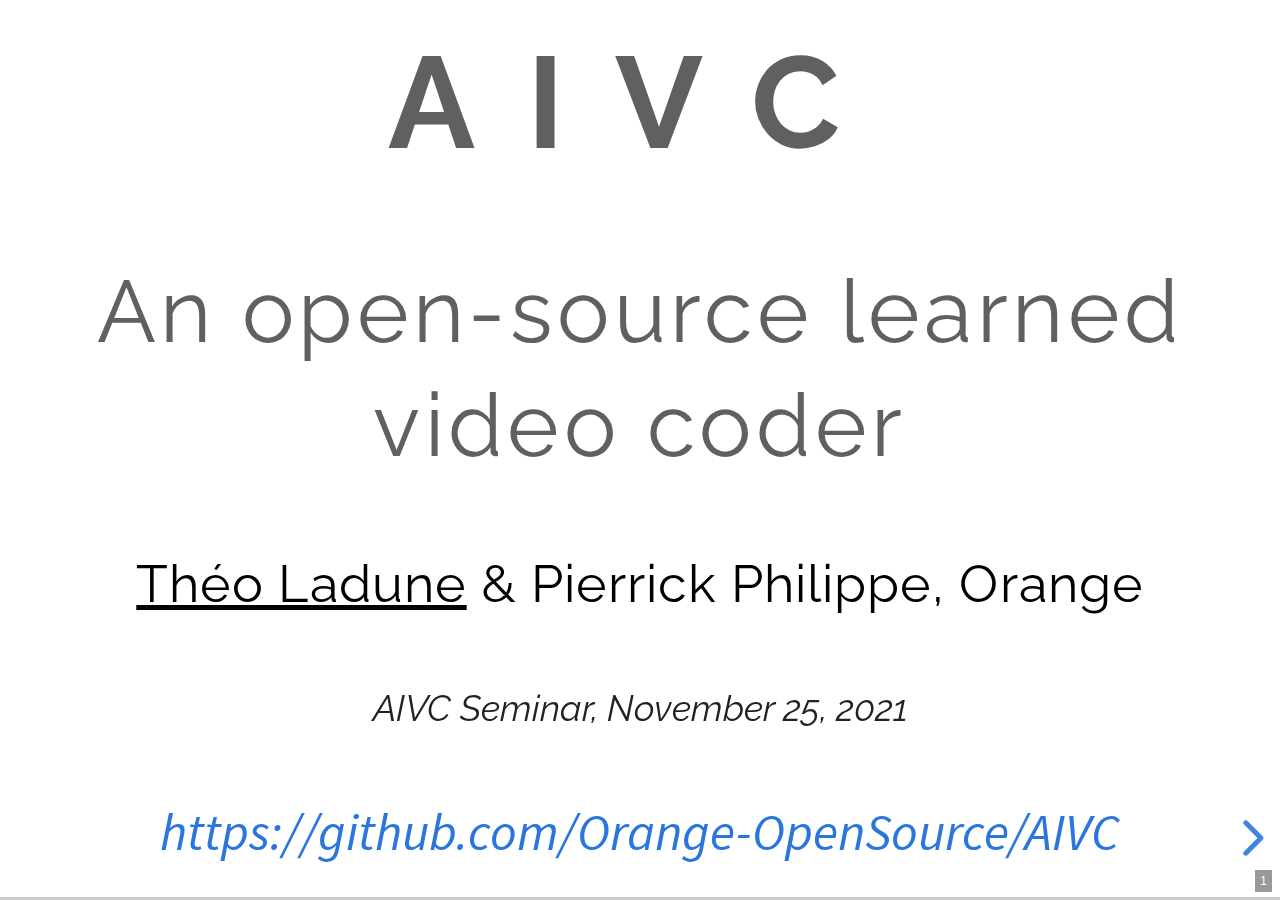
==== index.html @ 85af3a1d "All the scripts" ====
<!doctype html>
<html lang="en">

	<head>
		<meta charset="utf-8">

		<title>AIVC – Artificial Intelligence for Video Coding</title>

		<meta name="description" content="An open-source learned video coder">
		<meta name="author" content="Théo Ladune & Pierrick Philippe">

		<meta name="apple-mobile-web-app-capable" content="yes">
		<meta name="apple-mobile-web-app-status-bar-style" content="black-translucent">

		<meta name="viewport" content="width=device-width, initial-scale=1.0">

		<link rel="stylesheet" href="dist/reset.css">
		<link rel="stylesheet" href="dist/reveal.css">
		<link rel="stylesheet" href="dist/theme/white.css" id="theme">

		<!-- Theme used for syntax highlighting of code -->
		<link rel="stylesheet" href="plugin/highlight/monokai.css">
		
        <!-- Custom style sheet -->
        <link rel="stylesheet" href="css/theo.css">
	</head>

    <body>
        <div class="reveal">
			<div class="slides">

                <section data-auto-animate>
                    <div class="maintitle">
                        AIVC
                    </div>
                    <br/>
                    <div class="subtitle">
                        An open-source learned video coder
                    </div>
                    <br/>
                    <div class="author">
                        <u>Théo Ladune</u> & Pierrick Philippe, Orange
                    </div>
                    <br/>
                    <div class="date">
                        AIVC Seminar, November 25, 2021
                    </div>
                    <br/>
                    <div style="color: blue;">
                        <a href="https://github.com/Orange-OpenSource/AIVC" style="font-style:italic">https://github.com/Orange-OpenSource/AIVC</a>
                    </div>

                </section>

                <section style="text-align: left;" data-auto-animate>
                    <h3> Brief Introduction </h3>
                    <ul>
                        <li>PhD: Design of learned video coding schemes</li>
                        <br/>
                        <li class="fragment fade-up">Our proposed codec
                            <ul>
                                <li>Entirely <span class="ingreen">learning-based</span></li>
                                <li>Perform the usual <span class="inorange">coding configs</span> (AI, LDP, RA)</li>
                                <li>On par with <span class="inred">HEVC</span> (HM) @ various rate targets </li>
                            </ul>
                        </li>
                        <!-- <br/>
                            <li class="fragment fade-up">Experimental framework: CLIC 2021
                                <ul>
                                    <li>100 HD video sequences</li>
                                    <li>Quality measured through the MS-SSIM</li>
                                </ul>
                            </li> -->
                            <br/>
                            <li class="fragment fade-up">Talk in two parts
                            <ul>
                                <li>Codec features from an user's point of view</li>
                                <li>Key elements for compression performance</li>
                            </ul>
                            </li>
                    </ul>
                </section>


                <section class="center" data-auto-animate>
                    <h2>
                        PART 1:<br/>
                        CODEC FEATURES
                    </h2>
                </section>


                <section style="text-align: left;">
                    <h3>Same NNs for all frame types</h3>

                        <section data-transition="none">
                            <div class="left-column">
                                <img src="figures/features/coder_overview-1/I-frame-final.png" height="500px"></img>
                            </div>
                            <div class="right-column">
                                <div class="div-img-center">
                                    <img src="figures/features/coder_overview-1/I.png" class="img-img-center" height="200px" ></img>
                                </div>
                            </div>
                        </section>
                        <section data-transition="none">
                            <div class="left-column">
                                <img src="figures/features/coder_overview-1/P-frame-final.png" height="500px"></img>
                            </div>
                            <div class="right-column">
                                <div class="div-img-center">
                                    <img src="figures/features/coder_overview-1/IP.png" class="img-img-center" height="200px" ></img>
                                </div>
                            </div>
                        </section>
                        <section data-transition="none"> 
                            <div class="left-column">
                                <img src="figures/features/coder_overview-1/B-frame-final.png" height="500px"></img>
                            </div>
                            <div class="right-column">
                                <div class="div-img-center">
                                    <img src="figures/features/coder_overview-1/IPB.png" class="img-img-center" height="200px" ></img>
                                </div>
                            </div>
                        </section>

                        <section>
                            <br/>
                            <br/>
                            <ul>
                                <li><span class="ingreen">Identical</span> neural networks for I, P and B frames</li>
                                <br/>
                                <li>Frames arranged <span class="inorange">as desired</span> to set: </li>
                                <ul>
                                    <li>Coding configuration (AI, LDP, RA)</li>
                                    <li>Intra frame period</li>
                                    <li>GOP size</li>
                                </ul>
                            </ul>
                        </section>
                    </section>

                    <section data-auto-animate>
                        <h3>Setting the coding configuration</h3>
                        <section data-transition="none">
                            <pre><code data-trim data-noescape data-line-numbers="1-7|1-4|5-7">
                                python aivc.py \
                                    -i raw.yuv \                 # Raw YUV video
                                    --bitstream_out bit.bin \    # Bitstream
                                    -o decoded.yuv \             # Decoded YUV video
                                    --coding_config RA \         # AI, LDP or RA
                                    --intra_period 16 \          # For RA or LDP
                                    --gop_size 16                # For RA only
                            </code></pre>

                            <img src="figures/features/all_frames_types/RA-gop16-IP16.png" width="1000px"></img>
                          </section>                          


                        <section data-transition="none">
                            <pre><code data-trim data-noescape data-line-numbers="7">
                                python aivc.py \
                                    -i raw.yuv \                 # Raw YUV video
                                    --bitstream_out bit.bin \    # Bitstream
                                    -o decoded.yuv \             # Decoded YUV video
                                    --coding_config RA \         # AI, LDP or RA
                                    --intra_period 16 \          # For RA or LDP
                                    --gop_size 8                 # For RA only
                            </code></pre>

                            <img src="figures/features/all_frames_types/RA-gop8-IP16.png" width="1000px"></img>
                          </section>                          

                          <section data-transition="none">
                            <pre><code data-trim data-noescape data-line-numbers="6">
                                python aivc.py \
                                    -i raw.yuv \                 # Raw YUV video
                                    --bitstream_out bit.bin \    # Bitstream
                                    -o decoded.yuv \             # Decoded YUV video
                                    --coding_config RA \         # AI, LDP or RA
                                    --intra_period 8 \           # For RA or LDP
                                    --gop_size 8                 # For RA only
                            </code></pre>

                            <img src="figures/features/all_frames_types/RA-gop8-IP8.png" width="1000px"></img>
                          </section>                          

                          <section data-transition="none">
                            <pre><code data-trim data-noescape data-line-numbers="5">
                                python aivc.py \
                                    -i raw.yuv \                 # Raw YUV video
                                    --bitstream_out bit.bin \    # Bitstream
                                    -o decoded.yuv \             # Decoded YUV video
                                    --coding_config LDP \        # AI, LDP or RA
                                    --intra_period 8             # For RA or LDP
                                    # --gop_size 8               # For RA only
                            </code></pre>

                            <img src="figures/features/all_frames_types/LDP-IP8.png" width="1000px"></img>
                          </section>     

                          <!-- <section data-transition="none">
                            <pre><code data-trim data-noescape data-line-numbers="6">
                                python aivc.py \
                                    -i raw.yuv \                 # Raw YUV video
                                    --bitstream_out bit.bin \    # Bitstream
                                    -o decoded.yuv \             # Decoded YUV video
                                    --coding_config LDP \        # AI, LDP or RA
                                    --intra_period 16            # For RA or LDP
                                    # --gop_size 8               # For RA only
                            </code></pre>

                            <img src="figures/features/all_frames_types/LDP-IP16.png" width="1000px"></img>
                          </section>      -->

                          <section data-transition="none">
                            <pre><code data-trim data-noescape data-line-numbers="5">
                                python aivc.py \
                                    -i raw.yuv \                 # Raw YUV video
                                    --bitstream_out bit.bin \    # Bitstream
                                    -o decoded.yuv \             # Decoded YUV video
                                    --coding_config AI \         # AI, LDP or RA
                                    # --intra_period 8           # For RA or LDP
                                    # --gop_size 8               # For RA only
                            </code></pre>

                            <img src="figures/features/all_frames_types/AI.png" width="1000px"></img>
                          </section>     
                </section>

                <section data-auto-animate style="text-align: left;">
                    <h3>Setting the rate target</h3>

                    <ul>
                        <li>One encoder-decoder pair for a single rate</li>
                        <ul>
                            <li class="fragment fade-up"><span class="ingreen">7 encoder-decoder</span> pairs, rates up to a <span class="inred">a few Mbit/s</span></li>
                            <li class="fragment fade-up"> Identical architecture </li>
                            <li class="fragment fade-up">Different param $\boldsymbol{\theta}_i$ learnt through the rate constraint $\lambda_i$
                                \[\begin{equation}
                                \boldsymbol{\theta}_i = \mathrm{arg min}\ D + \lambda_i R
                                \end{equation} \]
                            </li>
            
                        </ul> 
                    </ul>

                    <pre class="fragment fade-up"><code data-trim data-noescape data-line-numbers="8">
                            python aivc.py \
                                -i raw.yuv \                 # Raw YUV video
                                --bitstream_out bit.bin \    # Bitstream
                                -o decoded.yuv \             # Decoded YUV video  
                                --coding_config RA \         # AI, LDP or RA
                                --intra_period 16 \          # For RA or LDP
                                --gop_size 16 \              # For RA only
                                --model ms_ssim-2021cc-2     # Select model
                    </code></pre>
                </section>

                <section data-auto-animate>
                    <h3>Competitive performance</h3>

                    <section>
                        <img src="figures/features/performance/rd_performance.pdf" width="760px"></img>
                    </section>

                    <section style="text-align: left;">
                        <ul>
                            <br/>
                            <br/>
                            <li>On par or better than HEVC (HM 16.20)</li>
                            <ul>
                                <li>For all <span class="ingreen">coding configurations </span></li>
                                <li>Across a <span class="inred">wide range</span> of rate targets </li>
                            </ul>
                            <br/>
                            <li class="fragment fade-up"><span class="inorange">Best end-to-end</span> learned codec @ CLIC 21
                                <ul>
                                    <li>Compress HD video sequences @ 1 Mbit/s</li>
                                    <li>Get the highest quality (MS-SSIM) </li>
                                </ul>
    
                            </li>
                        </ul>
    
                    </section>
                </section>


                <!-- PART 2: KEY ELEMENTS FOR CODING PERFORMANCE  -->


                <section class="center">
                    <h2>
                        PART 2:<br/>
                        KEY ELEMENTS FOR CODING PERFORMANCE
                    </h2>
                </section>

                <section data-auto-animate>
                    <h3>System overview</h3>

                    <section data-auto-animate>
                        <img src="figures/key_elements/coder-overview-2/Global_diagram.png" width="1000px"></img>
                    </section>

                    <section data-auto-animate>
                        <img src="figures/key_elements/coder-overview-2/Global_diagram-motion.png" width="650px"></img>
                    </section>

                    <section data-auto-animate>
                        <img src="figures/key_elements/coder-overview-2/Global_diagram-pred.png" width="650px"></img>
                    </section>

                    <section data-auto-animate>
                        <img src="figures/key_elements/coder-overview-2/Global_diagram-exploit.png" width="650px"></img>
                    </section>

                </section>


                <section data-auto-animate style="text-align: left;">
                
                    <h3>System overview</h3>
                    <br/>

                    <ul>
                        <li>Usual auto-encoder based video coder...</li>
                        <ul class="fragment fade-up">
                            <li>Estimate and send motion info</li>
                            <li>Temporal prediction through motion compensation</li>
                            <li>Send correction to the prediction</li>
                        </ul> 
                        <br/>
                        <li class="fragment fade-up">... With a few particularities</li>
                        <ul>
                            <li class="fragment fade-up">Decoder-side <span class="ingreen">inference of motion info</span></li>
                            <li class="fragment fade-up"><span class="inred">Enhanced transmission</span> of the prediction correction</li>
                            <li class="fragment fade-up"><span class="inorange">Skip mode</span>: supplementary coding mode</li>
                        </ul> 


                    </ul>
                </section>

                <section data-auto-animate>
                    <h3>Decoder-side motion inference</h3>

                    <img src="figures/key_elements/decoder-side-motion/motion-all.png" height="260px"></img>

                    <section>
                        <ul>
                            <li class="fragment fade-up">Frame to code and references as inputs</li>
                            <li class="fragment fade-up">Two transforms extract motion info</li>
                            <ul>
                                <li class="fragment fade-up"><span class="inred">Conditioning</span> captures info available at the decoder</li>
                                <li class="fragment fade-up"><span class="ingreen">Analysis</span> sends info missing at the decoder</li>
                            </ul> 
                            <li class="fragment fade-up">Both info are combined through the synthesis</li>
                    </section>

                    <section>
                        <br/>
                        <video data-autoplay loop=true src="videos/key-elements/decoder-side-motion/raw_and_vprev_even_pad.mp4" height=190px style="text-align: center; margin-left: auto; margin-right: auto; display: block;"> </video>
                        
                        <div class="left-column">
                            <div style="margin-left: 150px; font-size: 0.9em;">Frame to code</div>
                        </div>
                        <div class="right-column">
                            <div style="text-align: center; margin-right: 150px; font-size: 0.9em;">Motion info</div>
                        </div>
                    </section>
                </section>

                <section data-auto-animate>
                    <h3>Decoder-side motion inference</h3>

                    <section data-transition="none">
                        <img src="figures/key_elements/decoder-side-motion/motion-all.png" height="260px"></img>
                        <br/>
                        <video data-autoplay loop=true src="videos/key-elements/decoder-side-motion/vprev_all_even_pad.mp4" height=190px style="float: left;"> </video>
                        <br/>
                        <div style="width: 33%;">
                            <span style="text-align: left; font-size: 0.9em;">Motion info</span>                        
                        </div>
                    </section>

                    <section data-transition="none">
                        <img src="figures/key_elements/decoder-side-motion/motion-conditional.png" height="260px"></img>
                        <br/>
                        <video data-autoplay loop=true src="videos/key-elements/decoder-side-motion/vprev_all_and_shortcut_even_pad.mp4" height=190px style="float: left;"> </video>
                        <br/>
                        <div style="width: 66%;">
                            <span style="text-align: left; font-size: 0.9em; margin-left: 40px;">Motion info&emsp;&emsp;&emsp;&emsp;<span class="inred">Conditioning</span></span>                        
                       
                        </div>
                    </section>

                    <section data-transition="none">
                        <img src="figures/key_elements/decoder-side-motion/motion-analysis.png" height="260px"></img>
                        <br/>
                        <video data-autoplay loop=true src="videos/key-elements/decoder-side-motion/vprev_all_and_shortcut_and_sent_even_pad.mp4" height=190px style="float: left;"> </video>
                        <br/>
                        <div style="width: 99%;">
                            <span style="text-align: left; font-size: 0.9em; margin-left: -35px;">Motion info&emsp;&emsp;&emsp;&emsp;<span class="inred">Conditioning</span>&emsp;&emsp;&emsp;<span class="ingreen">Analysis</span></span>                        
                       
                        </div>
                    </section>

                    <section data-auto-animate>
                        <img src="figures/key_elements/decoder-side-motion/motion-all.png" height="300px"></img>
                        <br/>
                        <br/>
                        <ul>
                            <li>Conditioning transform allows</li>
                            <ul>
                                <li>Decoder-side <span class="inred">motion inference</span></li>
                                <li class="fragment fade-up"><span class="ingreen">Spare rate</span> and get <span class="inorange">more precise </span> motion info</li>
                            </ul>
                        </ul>
                    </section>

                    <section>
                        <img src="figures/key_elements/decoder-side-motion/rd.pdf" width="760px"></img>
                        <ul>
                            <li>Particularly efficient for <span class="inred">lower rates</span></li>
                        </ul>
                    </section>

                </section>

                <section>

                    <section data-transition="none">
                        <h3>Exploit the prediction</h3>
                        <img src="figures/key_elements/send-prediction-correction/cnet-and-skip.png" height="320px"></img>
                        <ul style="text-align: left;">
                            <li>Two ways of leveraging the prediction</li>
                        </ul>    
                    </section>

                    <section data-transition="none">
                        <h3>Exploit the prediction</h3>
                        <img src="figures/key_elements/send-prediction-correction/skip.png" height="320px"></img>
                        <ul style="text-align: left;">
                            <li>Two ways of leveraging the prediction</li>
                            <ul>
                                <li>Skip mode: <span class="inred">copy prediction</span></li>
                            </ul>
                        </ul>    
                    </section>


                    <section data-transition="none">
                        <h3>Exploit the prediction</h3>
                        <img src="figures/key_elements/send-prediction-correction/cnet.png" height="320px"></img>
                        <ul style="text-align: left;">
                            <li>Two ways of leveraging the prediction</li>
                            <ul>
                                <li>Skip mode: <span class="inred">copy prediction</span></li>
                                <li><span class="ingreen">Sending correction</span> with a NN</li>
                            </ul>
                            <li class="fragment fade-up">More <span class="inorange">content adaptation</span></li>
                        </ul>    
                    </section>
                </section>

                <section>
                    <h3>Sending the prediction correction</h3>
                    <img src="figures/key_elements/send-prediction-correction/cnet-zoom.png" height="300px"></img>
                    <ul style="text-align: left;">
                        <li class="fragment fade-up"> Conditional coding to send the correction</li>
                        <ul>
                            <li class="fragment fade-up">Frame to code and prediction mixed in a <span class="inred">latent domain</span></span></li>
                            <li class="fragment fade-up"><span class="ingreen">Richer mixture</span> than the usual residual coding</span></li>
                            <li class="fragment fade-up">Spare <span class="inorange">30% rate</span> vs. residual coding</span></li>
                        </ul>
                    </ul>    
                </section>

                <section>
                    <section>
                    <h3>Skip mode</h3>
                    <img src="figures/key_elements/send-prediction-correction/skip.png" height="350px"></img>
                    <br/>
                    <ul style="text-align: left;">
                        <li>Skip mode is an additional coding mode</li>
                        <ul>
                            <li class="fragment fade-up">Copy areas of the prediction <span class="inred">well predicted enough</span></li>
                            <li class="fragment fade-up">Selected by the <span class="ingreen">motion network</span></li>
                            <!-- <li class="fragment fade-up">Offer better <span class="inorange">content adaptation</span></li> -->
                        </ul>
                    </ul>    
                    </section>
                </section>
                
                    <section>
                        <h3>Skip mode</h3>
                        <img src="figures/key_elements/coder-overview-2/Global_diagram.png" height="260px"></img>
                        <br/>

                        <section data-transition="none">
                            <video data-autoplay loop=true src="videos/key-elements/skip-mode/rawframe_even_pad.mp4" width="31%" style="float: left;"> </video>
                            <br/>
                            <div style="width: 31%;">
                                <span style="text-align: left; font-size: 0.9em; margin-left: 8px;">Frame to code</span>                        
                            </div>
                        </section>
    
                        <section data-transition="none">
                            <video data-autoplay loop=true src="videos/key-elements/skip-mode/raw_and_vprev_even_pad.mp4" width="62%" style="float: left;"> </video>
                            <br/>
                            <div style="width: 62%;">
                                <span style="text-align: left; font-size: 0.9em; margin-left: 0px;">Frame to code&emsp;&emsp;&emsp;Motion info</span>                        
                            </div>
                        </section>
    
                        <section data-transition="none">
                            <video data-autoplay loop=true src="videos/key-elements/skip-mode/raw_and_vprev_and_vnext_even_pad.mp4" width="93%" style="float: left;"> </video>
                            <div style="width: 93%;">
                                <span style="text-align: left; font-size: 0.9em; margin-left: -8px;">Frame to code&emsp;&emsp;&emsp;Motion info&emsp;&emsp;&emsp;Motion info</span>                        
                            </div>
                        </section>
    
                        <section data-transition="none">
                            <video data-autoplay loop=true src="videos/key-elements/skip-mode/raw_and_pred_even_pad.mp4" width="62%" style="float: left;"> </video>
                            <br/>
                            <div style="width: 62%;">
                                <span style="text-align: left; font-size: 0.9em; margin-left: -15px;">Frame to code&emsp;&emsp;&emsp;Prediction</span>                        
                            </div>
                        </section>

                        <section data-transition="none">
                            <video data-autoplay loop=true src="videos/key-elements/skip-mode/prediction_even_pad.mp4" width="31%" style="float: left;"> </video>
                            <br/>
                            <div style="width: 31%;">
                                <span style="text-align: left; font-size: 0.9em;">Prediction</span>
                            </div>
                        </section>

                        <section data-transition="none">
                            <video data-autoplay loop=true src="videos/key-elements/skip-mode/pred_and_alpha_even_pad.mp4" width="62%" style="float: left;"> </video>
                            <br/>
                            <div style="width: 62%;">
                                <span style="text-align: left; font-size: 0.9em; margin-left: 23px;">Prediction&emsp;&emsp;&emsp;Coding mode</span>                        
                            </div>
                        </section>

                        <section data-transition="none">
                            <video data-autoplay loop=true src="videos/key-elements/skip-mode/pred_and_alpha_and_skippart_even_pad.mp4" width="93%" style="float: left;"> </video>
                            <br/>
                            <div style="width: 93%;">
                                <span style="text-align: left; font-size: 0.9em; margin-left: 3px;">Prediction&emsp;&emsp;&emsp;Coding mode&emsp;&emsp;&emsp;Skip mode</span>                        
                            </div>
                        </section>

                        <section data-transition="none">
                            <video data-autoplay loop=true src="videos/key-elements/skip-mode/pred_and_alpha_and_codecpart_even_pad.mp4" width="93%" style="float: left;"> </video>
                            <br/>
                            <div style="width: 93%;">
                                <span style="text-align: left; font-size: 0.9em; margin-left: 3px;">Prediction&emsp;&emsp;&emsp;Coding mode&emsp;&emsp;&emsp;Correction</span>                        
                            </div>
                        </section>
                    </section>
                </section>

                <!-- Visual example for the skip mode goes here  -->

                <section class="center" data-auto-animate>
                    <h2>
                        CONCLUSION
                    </h2>
                </section>

                <section data-auto-animate>
                    <h3>Conclusion</h3>
                    <br/>
                    <ul style="text-align: left;">
                        <li>The proposed codec is</li>
                        <ul>
                            <li class="fragment fade-up">Built only with <span class="inred">neural networks</span></li>
                            <li class="fragment fade-up">Able to achieve the usual <span class="ingreen">coding configurations </span></li>
                            <li class="fragment fade-up"><span class="inorange">competitive </span> with HEVC</li>
                        </ul>
                        <br/>
                        <li class="fragment fade-up">Feel free to try it!
                        <ul>
                            <li>
                                <span style="color: blue;">
                                    <a href="https://github.com/Orange-OpenSource/AIVC" style="font-style:italic">https://github.com/Orange-OpenSource/AIVC</a>
                                </span>
            
                            </li>
                        </ul>
                        </li>

                    </ul>

                </section>

            </div>
        </div>



        
        <script src="dist/reveal.js"></script>
		<script src="plugin/zoom/zoom.js"></script>
		<script src="plugin/notes/notes.js"></script>
		<script src="plugin/search/search.js"></script>
		<script src="plugin/markdown/markdown.js"></script>
        <link rel="stylesheet" href="plugin/highlight/monokai.css">
		<script src="plugin/highlight/highlight.js"></script>
        <script src="plugin/math/math.js"></script>
		<script>

			// Also available as an ES module, see:
			// https://revealjs.com/initialization/
			Reveal.initialize({
				controls: true,
				progress: true,
				center: false,
				hash: true,
                autoplay: true,
                slideNumber: true,

                math: {
                    mathjax: 'https://cdn.jsdelivr.net/gh/mathjax/mathjax@2.7.8/MathJax.js',
                    config: 'TeX-AMS_HTML-full',
                    // pass other options into `MathJax.Hub.Config()`
                    TeX: { Macros: { RR: "{\\bf R}" } }
                },

				// Learn about plugins: https://revealjs.com/plugins/
				plugins: [ RevealMath, RevealZoom, RevealNotes, RevealSearch, RevealMarkdown, RevealHighlight ]
			});

		</script>
    
    
    </body>
---- dist/reveal.css ----
/*!
* reveal.js 4.1.1
* https://revealjs.com
* MIT licensed
*
* Copyright (C) 2020 Hakim El Hattab, https://hakim.se
*/
.reveal .r-stretch,.reveal .stretch{max-width:none;max-height:none}.reveal pre.r-stretch code,.reveal pre.stretch code{height:100%;max-height:100%;box-sizing:border-box}.reveal .r-fit-text{display:inline-block;white-space:nowrap}.reveal .r-stack{display:grid}.reveal .r-stack>*{grid-area:1/1;margin:auto}.reveal .r-hstack,.reveal .r-vstack{display:flex}.reveal .r-hstack img,.reveal .r-hstack video,.reveal .r-vstack img,.reveal .r-vstack video{min-width:0;min-height:0;-o-object-fit:contain;object-fit:contain}.reveal .r-vstack{flex-direction:column;align-items:center;justify-content:center}.reveal .r-hstack{flex-direction:row;align-items:center;justify-content:center}.reveal .items-stretch{align-items:stretch}.reveal .items-start{align-items:flex-start}.reveal .items-center{align-items:center}.reveal .items-end{align-items:flex-end}.reveal .justify-between{justify-content:space-between}.reveal .justify-around{justify-content:space-around}.reveal .justify-start{justify-content:flex-start}.reveal .justify-center{justify-content:center}.reveal .justify-end{justify-content:flex-end}html.reveal-full-page{width:100%;height:100%;height:100vh;height:calc(var(--vh,1vh) * 100);overflow:hidden}.reveal-viewport{height:100%;overflow:hidden;position:relative;line-height:1;margin:0;background-color:#fff;color:#000}.reveal .slides section .fragment{opacity:0;visibility:hidden;transition:all .2s ease;will-change:opacity}.reveal .slides section .fragment.visible{opacity:1;visibility:inherit}.reveal .slides section .fragment.disabled{transition:none}.reveal .slides section .fragment.grow{opacity:1;visibility:inherit}.reveal .slides section .fragment.grow.visible{transform:scale(1.3)}.reveal .slides section .fragment.shrink{opacity:1;visibility:inherit}.reveal .slides section .fragment.shrink.visible{transform:scale(.7)}.reveal .slides section .fragment.zoom-in{transform:scale(.1)}.reveal .slides section .fragment.zoom-in.visible{transform:none}.reveal .slides section .fragment.fade-out{opacity:1;visibility:inherit}.reveal .slides section .fragment.fade-out.visible{opacity:0;visibility:hidden}.reveal .slides section .fragment.semi-fade-out{opacity:1;visibility:inherit}.reveal .slides section .fragment.semi-fade-out.visible{opacity:.5;visibility:inherit}.reveal .slides section .fragment.strike{opacity:1;visibility:inherit}.reveal .slides section .fragment.strike.visible{text-decoration:line-through}.reveal .slides section .fragment.fade-up{transform:translate(0,40px)}.reveal .slides section .fragment.fade-up.visible{transform:translate(0,0)}.reveal .slides section .fragment.fade-down{transform:translate(0,-40px)}.reveal .slides section .fragment.fade-down.visible{transform:translate(0,0)}.reveal .slides section .fragment.fade-right{transform:translate(-40px,0)}.reveal .slides section .fragment.fade-right.visible{transform:translate(0,0)}.reveal .slides section .fragment.fade-left{transform:translate(40px,0)}.reveal .slides section .fragment.fade-left.visible{transform:translate(0,0)}.reveal .slides section .fragment.current-visible,.reveal .slides section .fragment.fade-in-then-out{opacity:0;visibility:hidden}.reveal .slides section .fragment.current-visible.current-fragment,.reveal .slides section .fragment.fade-in-then-out.current-fragment{opacity:1;visibility:inherit}.reveal .slides section .fragment.fade-in-then-semi-out{opacity:0;visibility:hidden}.reveal .slides section .fragment.fade-in-then-semi-out.visible{opacity:.5;visibility:inherit}.reveal .slides section .fragment.fade-in-then-semi-out.current-fragment{opacity:1;visibility:inherit}.reveal .slides section .fragment.highlight-blue,.reveal .slides section .fragment.highlight-current-blue,.reveal .slides section .fragment.highlight-current-green,.reveal .slides section .fragment.highlight-current-red,.reveal .slides section .fragment.highlight-green,.reveal .slides section .fragment.highlight-red{opacity:1;visibility:inherit}.reveal .slides section .fragment.highlight-red.visible{color:#ff2c2d}.reveal .slides section .fragment.highlight-green.visible{color:#17ff2e}.reveal .slides section .fragment.highlight-blue.visible{color:#1b91ff}.reveal .slides section .fragment.highlight-current-red.current-fragment{color:#ff2c2d}.reveal .slides section .fragment.highlight-current-green.current-fragment{color:#17ff2e}.reveal .slides section .fragment.highlight-current-blue.current-fragment{color:#1b91ff}.reveal:after{content:"";font-style:italic}.reveal iframe{z-index:1}.reveal a{position:relative}@keyframes bounce-right{0%,10%,25%,40%,50%{transform:translateX(0)}20%{transform:translateX(10px)}30%{transform:translateX(-5px)}}@keyframes bounce-left{0%,10%,25%,40%,50%{transform:translateX(0)}20%{transform:translateX(-10px)}30%{transform:translateX(5px)}}@keyframes bounce-down{0%,10%,25%,40%,50%{transform:translateY(0)}20%{transform:translateY(10px)}30%{transform:translateY(-5px)}}.reveal .controls{display:none;position:absolute;top:auto;bottom:12px;right:12px;left:auto;z-index:11;color:#000;pointer-events:none;font-size:10px}.reveal .controls button{position:absolute;padding:0;background-color:transparent;border:0;outline:0;cursor:pointer;color:currentColor;transform:scale(.9999);transition:color .2s ease,opacity .2s ease,transform .2s ease;z-index:2;pointer-events:auto;font-size:inherit;visibility:hidden;opacity:0;-webkit-appearance:none;-webkit-tap-highlight-color:transparent}.reveal .controls .controls-arrow:after,.reveal .controls .controls-arrow:before{content:"";position:absolute;top:0;left:0;width:2.6em;height:.5em;border-radius:.25em;background-color:currentColor;transition:all .15s ease,background-color .8s ease;transform-origin:.2em 50%;will-change:transform}.reveal .controls .controls-arrow{position:relative;width:3.6em;height:3.6em}.reveal .controls .controls-arrow:before{transform:translateX(.5em) translateY(1.55em) rotate(45deg)}.reveal .controls .controls-arrow:after{transform:translateX(.5em) translateY(1.55em) rotate(-45deg)}.reveal .controls .controls-arrow:hover:before{transform:translateX(.5em) translateY(1.55em) rotate(40deg)}.reveal .controls .controls-arrow:hover:after{transform:translateX(.5em) translateY(1.55em) rotate(-40deg)}.reveal .controls .controls-arrow:active:before{transform:translateX(.5em) translateY(1.55em) rotate(36deg)}.reveal .controls .controls-arrow:active:after{transform:translateX(.5em) translateY(1.55em) rotate(-36deg)}.reveal .controls .navigate-left{right:6.4em;bottom:3.2em;transform:translateX(-10px)}.reveal .controls .navigate-left.highlight{animation:bounce-left 2s 50 both ease-out}.reveal .controls .navigate-right{right:0;bottom:3.2em;transform:translateX(10px)}.reveal .controls .navigate-right .controls-arrow{transform:rotate(180deg)}.reveal .controls .navigate-right.highlight{animation:bounce-right 2s 50 both ease-out}.reveal .controls .navigate-up{right:3.2em;bottom:6.4em;transform:translateY(-10px)}.reveal .controls .navigate-up .controls-arrow{transform:rotate(90deg)}.reveal .controls .navigate-down{right:3.2em;bottom:-1.4em;padding-bottom:1.4em;transform:translateY(10px)}.reveal .controls .navigate-down .controls-arrow{transform:rotate(-90deg)}.reveal .controls .navigate-down.highlight{animation:bounce-down 2s 50 both ease-out}.reveal .controls[data-controls-back-arrows=faded] .navigate-up.enabled{opacity:.3}.reveal .controls[data-controls-back-arrows=faded] .navigate-up.enabled:hover{opacity:1}.reveal .controls[data-controls-back-arrows=hidden] .navigate-up.enabled{opacity:0;visibility:hidden}.reveal .controls .enabled{visibility:visible;opacity:.9;cursor:pointer;transform:none}.reveal .controls .enabled.fragmented{opacity:.5}.reveal .controls .enabled.fragmented:hover,.reveal .controls .enabled:hover{opacity:1}.reveal:not(.rtl) .controls[data-controls-back-arrows=faded] .navigate-left.enabled{opacity:.3}.reveal:not(.rtl) .controls[data-controls-back-arrows=faded] .navigate-left.enabled:hover{opacity:1}.reveal:not(.rtl) .controls[data-controls-back-arrows=hidden] .navigate-left.enabled{opacity:0;visibility:hidden}.reveal.rtl .controls[data-controls-back-arrows=faded] .navigate-right.enabled{opacity:.3}.reveal.rtl .controls[data-controls-back-arrows=faded] .navigate-right.enabled:hover{opacity:1}.reveal.rtl .controls[data-controls-back-arrows=hidden] .navigate-right.enabled{opacity:0;visibility:hidden}.reveal[data-navigation-mode=linear].has-horizontal-slides .navigate-down,.reveal[data-navigation-mode=linear].has-horizontal-slides .navigate-up{display:none}.reveal:not(.has-vertical-slides) .controls .navigate-left,.reveal[data-navigation-mode=linear].has-horizontal-slides .navigate-left{bottom:1.4em;right:5.5em}.reveal:not(.has-vertical-slides) .controls .navigate-right,.reveal[data-navigation-mode=linear].has-horizontal-slides .navigate-right{bottom:1.4em;right:.5em}.reveal:not(.has-horizontal-slides) .controls .navigate-up{right:1.4em;bottom:5em}.reveal:not(.has-horizontal-slides) .controls .navigate-down{right:1.4em;bottom:.5em}.reveal.has-dark-background .controls{color:#fff}.reveal.has-light-background .controls{color:#000}.reveal.no-hover .controls .controls-arrow:active:before,.reveal.no-hover .controls .controls-arrow:hover:before{transform:translateX(.5em) translateY(1.55em) rotate(45deg)}.reveal.no-hover .controls .controls-arrow:active:after,.reveal.no-hover .controls .controls-arrow:hover:after{transform:translateX(.5em) translateY(1.55em) rotate(-45deg)}@media screen and (min-width:500px){.reveal .controls[data-controls-layout=edges]{top:0;right:0;bottom:0;left:0}.reveal .controls[data-controls-layout=edges] .navigate-down,.reveal .controls[data-controls-layout=edges] .navigate-left,.reveal .controls[data-controls-layout=edges] .navigate-right,.reveal .controls[data-controls-layout=edges] .navigate-up{bottom:auto;right:auto}.reveal .controls[data-controls-layout=edges] .navigate-left{top:50%;left:.8em;margin-top:-1.8em}.reveal .controls[data-controls-layout=edges] .navigate-right{top:50%;right:.8em;margin-top:-1.8em}.reveal .controls[data-controls-layout=edges] .navigate-up{top:.8em;left:50%;margin-left:-1.8em}.reveal .controls[data-controls-layout=edges] .navigate-down{bottom:-.3em;left:50%;margin-left:-1.8em}}.reveal .progress{position:absolute;display:none;height:3px;width:100%;bottom:0;left:0;z-index:10;background-color:rgba(0,0,0,.2);color:#fff}.reveal .progress:after{content:"";display:block;position:absolute;height:10px;width:100%;top:-10px}.reveal .progress span{display:block;height:100%;width:100%;background-color:currentColor;transition:transform .8s cubic-bezier(.26,.86,.44,.985);transform-origin:0 0;transform:scaleX(0)}.reveal .slide-number{position:absolute;display:block;right:8px;bottom:8px;z-index:31;font-family:Helvetica,sans-serif;font-size:12px;line-height:1;color:#fff;background-color:rgba(0,0,0,.4);padding:5px}.reveal .slide-number a{color:currentColor}.reveal .slide-number-delimiter{margin:0 3px}.reveal{position:relative;width:100%;height:100%;overflow:hidden;touch-action:pinch-zoom}.reveal.embedded{touch-action:pan-y}.reveal .slides{position:absolute;width:100%;height:100%;top:0;right:0;bottom:0;left:0;margin:auto;pointer-events:none;overflow:visible;z-index:1;text-align:center;perspective:600px;perspective-origin:50% 40%}.reveal .slides>section{perspective:600px}.reveal .slides>section,.reveal .slides>section>section{display:none;position:absolute;width:100%;pointer-events:auto;z-index:10;transform-style:flat;transition:transform-origin .8s cubic-bezier(.26,.86,.44,.985),transform .8s cubic-bezier(.26,.86,.44,.985),visibility .8s cubic-bezier(.26,.86,.44,.985),opacity .8s cubic-bezier(.26,.86,.44,.985)}.reveal[data-transition-speed=fast] .slides section{transition-duration:.4s}.reveal[data-transition-speed=slow] .slides section{transition-duration:1.2s}.reveal .slides section[data-transition-speed=fast]{transition-duration:.4s}.reveal .slides section[data-transition-speed=slow]{transition-duration:1.2s}.reveal .slides>section.stack{padding-top:0;padding-bottom:0;pointer-events:none;height:100%}.reveal .slides>section.present,.reveal .slides>section>section.present{display:block;z-index:11;opacity:1}.reveal .slides>section:empty,.reveal .slides>section>section:empty,.reveal .slides>section>section[data-background-interactive],.reveal .slides>section[data-background-interactive]{pointer-events:none}.reveal.center,.reveal.center .slides,.reveal.center .slides section{min-height:0!important}.reveal .slides>section:not(.present),.reveal .slides>section>section:not(.present){pointer-events:none}.reveal.overview .slides>section,.reveal.overview .slides>section>section{pointer-events:auto}.reveal .slides>section.future,.reveal .slides>section.past,.reveal .slides>section>section.future,.reveal .slides>section>section.past{opacity:0}.reveal.slide section{-webkit-backface-visibility:hidden;backface-visibility:hidden}.reveal .slides>section[data-transition=slide].past,.reveal .slides>section[data-transition~=slide-out].past,.reveal.slide .slides>section:not([data-transition]).past{transform:translate(-150%,0)}.reveal .slides>section[data-transition=slide].future,.reveal .slides>section[data-transition~=slide-in].future,.reveal.slide .slides>section:not([data-transition]).future{transform:translate(150%,0)}.reveal .slides>section>section[data-transition=slide].past,.reveal .slides>section>section[data-transition~=slide-out].past,.reveal.slide .slides>section>section:not([data-transition]).past{transform:translate(0,-150%)}.reveal .slides>section>section[data-transition=slide].future,.reveal .slides>section>section[data-transition~=slide-in].future,.reveal.slide .slides>section>section:not([data-transition]).future{transform:translate(0,150%)}.reveal.linear section{-webkit-backface-visibility:hidden;backface-visibility:hidden}.reveal .slides>section[data-transition=linear].past,.reveal .slides>section[data-transition~=linear-out].past,.reveal.linear .slides>section:not([data-transition]).past{transform:translate(-150%,0)}.reveal .slides>section[data-transition=linear].future,.reveal .slides>section[data-transition~=linear-in].future,.reveal.linear .slides>section:not([data-transition]).future{transform:translate(150%,0)}.reveal .slides>section>section[data-transition=linear].past,.reveal .slides>section>section[data-transition~=linear-out].past,.reveal.linear .slides>section>section:not([data-transition]).past{transform:translate(0,-150%)}.reveal .slides>section>section[data-transition=linear].future,.reveal .slides>section>section[data-transition~=linear-in].future,.reveal.linear .slides>section>section:not([data-transition]).future{transform:translate(0,150%)}.reveal .slides section[data-transition=default].stack,.reveal.default .slides section.stack{transform-style:preserve-3d}.reveal .slides>section[data-transition=default].past,.reveal .slides>section[data-transition~=default-out].past,.reveal.default .slides>section:not([data-transition]).past{transform:translate3d(-100%,0,0) rotateY(-90deg) translate3d(-100%,0,0)}.reveal .slides>section[data-transition=default].future,.reveal .slides>section[data-transition~=default-in].future,.reveal.default .slides>section:not([data-transition]).future{transform:translate3d(100%,0,0) rotateY(90deg) translate3d(100%,0,0)}.reveal .slides>section>section[data-transition=default].past,.reveal .slides>section>section[data-transition~=default-out].past,.reveal.default .slides>section>section:not([data-transition]).past{transform:translate3d(0,-300px,0) rotateX(70deg) translate3d(0,-300px,0)}.reveal .slides>section>section[data-transition=default].future,.reveal .slides>section>section[data-transition~=default-in].future,.reveal.default .slides>section>section:not([data-transition]).future{transform:translate3d(0,300px,0) rotateX(-70deg) translate3d(0,300px,0)}.reveal .slides section[data-transition=convex].stack,.reveal.convex .slides section.stack{transform-style:preserve-3d}.reveal .slides>section[data-transition=convex].past,.reveal .slides>section[data-transition~=convex-out].past,.reveal.convex .slides>section:not([data-transition]).past{transform:translate3d(-100%,0,0) rotateY(-90deg) translate3d(-100%,0,0)}.reveal .slides>section[data-transition=convex].future,.reveal .slides>section[data-transition~=convex-in].future,.reveal.convex .slides>section:not([data-transition]).future{transform:translate3d(100%,0,0) rotateY(90deg) translate3d(100%,0,0)}.reveal .slides>section>section[data-transition=convex].past,.reveal .slides>section>section[data-transition~=convex-out].past,.reveal.convex .slides>section>section:not([data-transition]).past{transform:translate3d(0,-300px,0) rotateX(70deg) translate3d(0,-300px,0)}.reveal .slides>section>section[data-transition=convex].future,.reveal .slides>section>section[data-transition~=convex-in].future,.reveal.convex .slides>section>section:not([data-transition]).future{transform:translate3d(0,300px,0) rotateX(-70deg) translate3d(0,300px,0)}.reveal .slides section[data-transition=concave].stack,.reveal.concave .slides section.stack{transform-style:preserve-3d}.reveal .slides>section[data-transition=concave].past,.reveal .slides>section[data-transition~=concave-out].past,.reveal.concave .slides>section:not([data-transition]).past{transform:translate3d(-100%,0,0) rotateY(90deg) translate3d(-100%,0,0)}.reveal .slides>section[data-transition=concave].future,.reveal .slides>section[data-transition~=concave-in].future,.reveal.concave .slides>section:not([data-transition]).future{transform:translate3d(100%,0,0) rotateY(-90deg) translate3d(100%,0,0)}.reveal .slides>section>section[data-transition=concave].past,.reveal .slides>section>section[data-transition~=concave-out].past,.reveal.concave .slides>section>section:not([data-transition]).past{transform:translate3d(0,-80%,0) rotateX(-70deg) translate3d(0,-80%,0)}.reveal .slides>section>section[data-transition=concave].future,.reveal .slides>section>section[data-transition~=concave-in].future,.reveal.concave .slides>section>section:not([data-transition]).future{transform:translate3d(0,80%,0) rotateX(70deg) translate3d(0,80%,0)}.reveal .slides section[data-transition=zoom],.reveal.zoom .slides section:not([data-transition]){transition-timing-function:ease}.reveal .slides>section[data-transition=zoom].past,.reveal .slides>section[data-transition~=zoom-out].past,.reveal.zoom .slides>section:not([data-transition]).past{visibility:hidden;transform:scale(16)}.reveal .slides>section[data-transition=zoom].future,.reveal .slides>section[data-transition~=zoom-in].future,.reveal.zoom .slides>section:not([data-transition]).future{visibility:hidden;transform:scale(.2)}.reveal .slides>section>section[data-transition=zoom].past,.reveal .slides>section>section[data-transition~=zoom-out].past,.reveal.zoom .slides>section>section:not([data-transition]).past{transform:scale(16)}.reveal .slides>section>section[data-transition=zoom].future,.reveal .slides>section>section[data-transition~=zoom-in].future,.reveal.zoom .slides>section>section:not([data-transition]).future{transform:scale(.2)}.reveal.cube .slides{perspective:1300px}.reveal.cube .slides section{padding:30px;min-height:700px;-webkit-backface-visibility:hidden;backface-visibility:hidden;box-sizing:border-box;transform-style:preserve-3d}.reveal.center.cube .slides section{min-height:0}.reveal.cube .slides section:not(.stack):before{content:"";position:absolute;display:block;width:100%;height:100%;left:0;top:0;background:rgba(0,0,0,.1);border-radius:4px;transform:translateZ(-20px)}.reveal.cube .slides section:not(.stack):after{content:"";position:absolute;display:block;width:90%;height:30px;left:5%;bottom:0;background:0 0;z-index:1;border-radius:4px;box-shadow:0 95px 25px rgba(0,0,0,.2);transform:translateZ(-90px) rotateX(65deg)}.reveal.cube .slides>section.stack{padding:0;background:0 0}.reveal.cube .slides>section.past{transform-origin:100% 0;transform:translate3d(-100%,0,0) rotateY(-90deg)}.reveal.cube .slides>section.future{transform-origin:0 0;transform:translate3d(100%,0,0) rotateY(90deg)}.reveal.cube .slides>section>section.past{transform-origin:0 100%;transform:translate3d(0,-100%,0) rotateX(90deg)}.reveal.cube .slides>section>section.future{transform-origin:0 0;transform:translate3d(0,100%,0) rotateX(-90deg)}.reveal.page .slides{perspective-origin:0 50%;perspective:3000px}.reveal.page .slides section{padding:30px;min-height:700px;box-sizing:border-box;transform-style:preserve-3d}.reveal.page .slides section.past{z-index:12}.reveal.page .slides section:not(.stack):before{content:"";position:absolute;display:block;width:100%;height:100%;left:0;top:0;background:rgba(0,0,0,.1);transform:translateZ(-20px)}.reveal.page .slides section:not(.stack):after{content:"";position:absolute;display:block;width:90%;height:30px;left:5%;bottom:0;background:0 0;z-index:1;border-radius:4px;box-shadow:0 95px 25px rgba(0,0,0,.2);-webkit-transform:translateZ(-90px) rotateX(65deg)}.reveal.page .slides>section.stack{padding:0;background:0 0}.reveal.page .slides>section.past{transform-origin:0 0;transform:translate3d(-40%,0,0) rotateY(-80deg)}.reveal.page .slides>section.future{transform-origin:100% 0;transform:translate3d(0,0,0)}.reveal.page .slides>section>section.past{transform-origin:0 0;transform:translate3d(0,-40%,0) rotateX(80deg)}.reveal.page .slides>section>section.future{transform-origin:0 100%;transform:translate3d(0,0,0)}.reveal .slides section[data-transition=fade],.reveal.fade .slides section:not([data-transition]),.reveal.fade .slides>section>section:not([data-transition]){transform:none;transition:opacity .5s}.reveal.fade.overview .slides section,.reveal.fade.overview .slides>section>section{transition:none}.reveal .slides section[data-transition=none],.reveal.none .slides section:not([data-transition]){transform:none;transition:none}.reveal .pause-overlay{position:absolute;top:0;left:0;width:100%;height:100%;background:#000;visibility:hidden;opacity:0;z-index:100;transition:all 1s ease}.reveal .pause-overlay .resume-button{position:absolute;bottom:20px;right:20px;color:#ccc;border-radius:2px;padding:6px 14px;border:2px solid #ccc;font-size:16px;background:0 0;cursor:pointer}.reveal .pause-overlay .resume-button:hover{color:#fff;border-color:#fff}.reveal.paused .pause-overlay{visibility:visible;opacity:1}.reveal .no-transition,.reveal .no-transition *,.reveal .slides.disable-slide-transitions section{transition:none!important}.reveal .slides.disable-slide-transitions section{transform:none!important}.reveal .backgrounds{position:absolute;width:100%;height:100%;top:0;left:0;perspective:600px}.reveal .slide-background{display:none;position:absolute;width:100%;height:100%;opacity:0;visibility:hidden;overflow:hidden;background-color:rgba(0,0,0,0);transition:all .8s cubic-bezier(.26,.86,.44,.985)}.reveal .slide-background-content{position:absolute;width:100%;height:100%;background-position:50% 50%;background-repeat:no-repeat;background-size:cover}.reveal .slide-background.stack{display:block}.reveal .slide-background.present{opacity:1;visibility:visible;z-index:2}.print-pdf .reveal .slide-background{opacity:1!important;visibility:visible!important}.reveal .slide-background video{position:absolute;width:100%;height:100%;max-width:none;max-height:none;top:0;left:0;-o-object-fit:cover;object-fit:cover}.reveal .slide-background[data-background-size=contain] video{-o-object-fit:contain;object-fit:contain}.reveal>.backgrounds .slide-background[data-background-transition=none],.reveal[data-background-transition=none]>.backgrounds .slide-background:not([data-background-transition]){transition:none}.reveal>.backgrounds .slide-background[data-background-transition=slide],.reveal[data-background-transition=slide]>.backgrounds .slide-background:not([data-background-transition]){opacity:1;-webkit-backface-visibility:hidden;backface-visibility:hidden}.reveal>.backgrounds .slide-background.past[data-background-transition=slide],.reveal[data-background-transition=slide]>.backgrounds .slide-background.past:not([data-background-transition]){transform:translate(-100%,0)}.reveal>.backgrounds .slide-background.future[data-background-transition=slide],.reveal[data-background-transition=slide]>.backgrounds .slide-background.future:not([data-background-transition]){transform:translate(100%,0)}.reveal>.backgrounds .slide-background>.slide-background.past[data-background-transition=slide],.reveal[data-background-transition=slide]>.backgrounds .slide-background>.slide-background.past:not([data-background-transition]){transform:translate(0,-100%)}.reveal>.backgrounds .slide-background>.slide-background.future[data-background-transition=slide],.reveal[data-background-transition=slide]>.backgrounds .slide-background>.slide-background.future:not([data-background-transition]){transform:translate(0,100%)}.reveal>.backgrounds .slide-background.past[data-background-transition=convex],.reveal[data-background-transition=convex]>.backgrounds .slide-background.past:not([data-background-transition]){opacity:0;transform:translate3d(-100%,0,0) rotateY(-90deg) translate3d(-100%,0,0)}.reveal>.backgrounds .slide-background.future[data-background-transition=convex],.reveal[data-background-transition=convex]>.backgrounds .slide-background.future:not([data-background-transition]){opacity:0;transform:translate3d(100%,0,0) rotateY(90deg) translate3d(100%,0,0)}.reveal>.backgrounds .slide-background>.slide-background.past[data-background-transition=convex],.reveal[data-background-transition=convex]>.backgrounds .slide-background>.slide-background.past:not([data-background-transition]){opacity:0;transform:translate3d(0,-100%,0) rotateX(90deg) translate3d(0,-100%,0)}.reveal>.backgrounds .slide-background>.slide-background.future[data-background-transition=convex],.reveal[data-background-transition=convex]>.backgrounds .slide-background>.slide-background.future:not([data-background-transition]){opacity:0;transform:translate3d(0,100%,0) rotateX(-90deg) translate3d(0,100%,0)}.reveal>.backgrounds .slide-background.past[data-background-transition=concave],.reveal[data-background-transition=concave]>.backgrounds .slide-background.past:not([data-background-transition]){opacity:0;transform:translate3d(-100%,0,0) rotateY(90deg) translate3d(-100%,0,0)}.reveal>.backgrounds .slide-background.future[data-background-transition=concave],.reveal[data-background-transition=concave]>.backgrounds .slide-background.future:not([data-background-transition]){opacity:0;transform:translate3d(100%,0,0) rotateY(-90deg) translate3d(100%,0,0)}.reveal>.backgrounds .slide-background>.slide-background.past[data-background-transition=concave],.reveal[data-background-transition=concave]>.backgrounds .slide-background>.slide-background.past:not([data-background-transition]){opacity:0;transform:translate3d(0,-100%,0) rotateX(-90deg) translate3d(0,-100%,0)}.reveal>.backgrounds .slide-background>.slide-background.future[data-background-transition=concave],.reveal[data-background-transition=concave]>.backgrounds .slide-background>.slide-background.future:not([data-background-transition]){opacity:0;transform:translate3d(0,100%,0) rotateX(90deg) translate3d(0,100%,0)}.reveal>.backgrounds .slide-background[data-background-transition=zoom],.reveal[data-background-transition=zoom]>.backgrounds .slide-background:not([data-background-transition]){transition-timing-function:ease}.reveal>.backgrounds .slide-background.past[data-background-transition=zoom],.reveal[data-background-transition=zoom]>.backgrounds .slide-background.past:not([data-background-transition]){opacity:0;visibility:hidden;transform:scale(16)}.reveal>.backgrounds .slide-background.future[data-background-transition=zoom],.reveal[data-background-transition=zoom]>.backgrounds .slide-background.future:not([data-background-transition]){opacity:0;visibility:hidden;transform:scale(.2)}.reveal>.backgrounds .slide-background>.slide-background.past[data-background-transition=zoom],.reveal[data-background-transition=zoom]>.backgrounds .slide-background>.slide-background.past:not([data-background-transition]){opacity:0;visibility:hidden;transform:scale(16)}.reveal>.backgrounds .slide-background>.slide-background.future[data-background-transition=zoom],.reveal[data-background-transition=zoom]>.backgrounds .slide-background>.slide-background.future:not([data-background-transition]){opacity:0;visibility:hidden;transform:scale(.2)}.reveal[data-transition-speed=fast]>.backgrounds .slide-background{transition-duration:.4s}.reveal[data-transition-speed=slow]>.backgrounds .slide-background{transition-duration:1.2s}.reveal [data-auto-animate-target^=unmatched]{will-change:opacity}.reveal section[data-auto-animate]:not(.stack):not([data-auto-animate=running]) [data-auto-animate-target^=unmatched]{opacity:0}.reveal.overview{perspective-origin:50% 50%;perspective:700px}.reveal.overview .slides{-moz-transform-style:preserve-3d}.reveal.overview .slides section{height:100%;top:0!important;opacity:1!important;overflow:hidden;visibility:visible!important;cursor:pointer;box-sizing:border-box}.reveal.overview .slides section.present,.reveal.overview .slides section:hover{outline:10px solid rgba(150,150,150,.4);outline-offset:10px}.reveal.overview .slides section .fragment{opacity:1;transition:none}.reveal.overview .slides section:after,.reveal.overview .slides section:before{display:none!important}.reveal.overview .slides>section.stack{padding:0;top:0!important;background:0 0;outline:0;overflow:visible}.reveal.overview .backgrounds{perspective:inherit;-moz-transform-style:preserve-3d}.reveal.overview .backgrounds .slide-background{opacity:1;visibility:visible;outline:10px solid rgba(150,150,150,.1);outline-offset:10px}.reveal.overview .backgrounds .slide-background.stack{overflow:visible}.reveal.overview .slides section,.reveal.overview-deactivating .slides section{transition:none}.reveal.overview .backgrounds .slide-background,.reveal.overview-deactivating .backgrounds .slide-background{transition:none}.reveal.rtl .slides,.reveal.rtl .slides h1,.reveal.rtl .slides h2,.reveal.rtl .slides h3,.reveal.rtl .slides h4,.reveal.rtl .slides h5,.reveal.rtl .slides h6{direction:rtl;font-family:sans-serif}.reveal.rtl code,.reveal.rtl pre{direction:ltr}.reveal.rtl ol,.reveal.rtl ul{text-align:right}.reveal.rtl .progress span{transform-origin:100% 0}.reveal.has-parallax-background .backgrounds{transition:all .8s ease}.reveal.has-parallax-background[data-transition-speed=fast] .backgrounds{transition-duration:.4s}.reveal.has-parallax-background[data-transition-speed=slow] .backgrounds{transition-duration:1.2s}.reveal>.overlay{position:absolute;top:0;left:0;width:100%;height:100%;z-index:1000;background:rgba(0,0,0,.9);transition:all .3s ease}.reveal>.overlay .spinner{position:absolute;display:block;top:50%;left:50%;width:32px;height:32px;margin:-16px 0 0 -16px;z-index:10;background-image:url([data-uri]%2F%2F%2F6%2Bvr8nJybW1tcDAwOjo6Nvb26ioqKOjo7Ozs%2FLy8vz8%2FAAAAAAAAAAAACH%2FC05FVFNDQVBFMi4wAwEAAAAh%2FhpDcmVhdGVkIHdpdGggYWpheGxvYWQuaW5mbwAh%[base64]%2FV%2FnmOM82XiHRLYKhKP1oZmADdEAAAh%2BQQJCgAAACwAAAAAIAAgAAAE6hDISWlZpOrNp1lGNRSdRpDUolIGw5RUYhhHukqFu8DsrEyqnWThGvAmhVlteBvojpTDDBUEIFwMFBRAmBkSgOrBFZogCASwBDEY%2FCZSg7GSE0gSCjQBMVG023xWBhklAnoEdhQEfyNqMIcKjhRsjEdnezB%2BA4k8gTwJhFuiW4dokXiloUepBAp5qaKpp6%2BHo7aWW54wl7obvEe0kRuoplCGepwSx2jJvqHEmGt6whJpGpfJCHmOoNHKaHx61WiSR92E4lbFoq%2BB6QDtuetcaBPnW6%2BO7wDHpIiK9SaVK5GgV543tzjgGcghAgAh%[base64]%2B%2BG%2Bw48edZPK%2BM6hLJpQg484enXIdQFSS1u6UhksENEQAAIfkECQoAAAAsAAAAACAAIAAABOcQyEmpGKLqzWcZRVUQnZYg1aBSh2GUVEIQ2aQOE%2BG%2BcD4ntpWkZQj1JIiZIogDFFyHI0UxQwFugMSOFIPJftfVAEoZLBbcLEFhlQiqGp1Vd140AUklUN3eCA51C1EWMzMCezCBBmkxVIVHBWd3HHl9JQOIJSdSnJ0TDKChCwUJjoWMPaGqDKannasMo6WnM562R5YluZRwur0wpgqZE7NKUm%2BFNRPIhjBJxKZteWuIBMN4zRMIVIhffcgojwCF117i4nlLnY5ztRLsnOk%2BaV%2BoJY7V7m76PdkS4trKcdg0Zc0tTcKkRAAAIfkECQoAAAAsAAAAACAAIAAABO4QyEkpKqjqzScpRaVkXZWQEximw1BSCUEIlDohrft6cpKCk5xid5MNJTaAIkekKGQkWyKHkvhKsR7ARmitkAYDYRIbUQRQjWBwJRzChi9CRlBcY1UN4g0%[base64]%[base64]%2BE71SRQeyqUToLA7VxF0JDyIQh%2FMVVPMt1ECZlfcjZJ9mIKoaTl1MRIl5o4CUKXOwmyrCInCKqcWtvadL2SYhyASyNDJ0uIiRMDjI0Fd30%2FiI2UA5GSS5UDj2l6NoqgOgN4gksEBgYFf0FDqKgHnyZ9OX8HrgYHdHpcHQULXAS2qKpENRg7eAMLC7kTBaixUYFkKAzWAAnLC7FLVxLWDBLKCwaKTULgEwbLA4hJtOkSBNqITT3xEgfLpBtzE%2FjiuL04RGEBgwWhShRgQExHBAAh%2BQQJCgAAACwAAAAAIAAgAAAE7xDISWlSqerNpyJKhWRdlSAVoVLCWk6JKlAqAavhO9UkUHsqlE6CwO1cRdCQ8iEIfzFVTzLdRAmZX3I2SfZiCqGk5dTESJeaOAlClzsJsqwiJwiqnFrb2nS9kmIcgEsjQydLiIlHehhpejaIjzh9eomSjZR%[base64]%2BE71SRQeyqUToLA7VxF0JDyIQh%[base64]%2BE71SRQeyqUToLA7VxF0JDyIQh%2FMVVPMt1ECZlfcjZJ9mIKoaTl1MRIl5o4CUKXOwmyrCInCKqcWtvadL2SYhyASyNDJ0uIiUd6GAULDJCRiXo1CpGXDJOUjY%2BYip9DhToJA4RBLwMLCwVDfRgbBAaqqoZ1XBMHswsHtxtFaH1iqaoGNgAIxRpbFAgfPQSqpbgGBqUD1wBXeCYp1AYZ19JJOYgH1KwA4UBvQwXUBxPqVD9L3sbp2BNk2xvvFPJd%2BMFCN6HAAIKgNggY0KtEBAAh%[base64]%2BvsYMDAzZQPC9VCNkDWUhGkuE5PxJNwiUK4UfLzOlD4WvzAHaoG9nxPi5d%2BjYUqfAhhykOFwJWiAAAIfkECQoAAAAsAAAAACAAIAAABPAQyElpUqnqzaciSoVkXVUMFaFSwlpOCcMYlErAavhOMnNLNo8KsZsMZItJEIDIFSkLGQoQTNhIsFehRww2CQLKF0tYGKYSg%2BygsZIuNqJksKgbfgIGepNo2cIUB3V1B3IvNiBYNQaDSTtfhhx0CwVPI0UJe0%2Bbm4g5VgcGoqOcnjmjqDSdnhgEoamcsZuXO1aWQy8KAwOAuTYYGwi7w5h%2BKr0SJ8MFihpNbx%2B4Erq7BYBuzsdiH1jCAzoSfl0rVirNbRXlBBlLX%2BBP0XJLAPGzTkAuAOqb0WT5AH7OcdCm5B8TgRwSRKIHQtaLCwg1RAAAOwAAAAAAAAAAAA%3D%3D);visibility:visible;opacity:.6;transition:all .3s ease}.reveal>.overlay header{position:absolute;left:0;top:0;width:100%;padding:5px;z-index:2;box-sizing:border-box}.reveal>.overlay header a{display:inline-block;width:40px;height:40px;line-height:36px;padding:0 10px;float:right;opacity:.6;box-sizing:border-box}.reveal>.overlay header a:hover{opacity:1}.reveal>.overlay header a .icon{display:inline-block;width:20px;height:20px;background-position:50% 50%;background-size:100%;background-repeat:no-repeat}.reveal>.overlay header a.close .icon{background-image:url([data-uri])}.reveal>.overlay header a.external .icon{background-image:url([data-uri])}.reveal>.overlay .viewport{position:absolute;display:flex;top:50px;right:0;bottom:0;left:0}.reveal>.overlay.overlay-preview .viewport iframe{width:100%;height:100%;max-width:100%;max-height:100%;border:0;opacity:0;visibility:hidden;transition:all .3s ease}.reveal>.overlay.overlay-preview.loaded .viewport iframe{opacity:1;visibility:visible}.reveal>.overlay.overlay-preview.loaded .viewport-inner{position:absolute;z-index:-1;left:0;top:45%;width:100%;text-align:center;letter-spacing:normal}.reveal>.overlay.overlay-preview .x-frame-error{opacity:0;transition:opacity .3s ease .3s}.reveal>.overlay.overlay-preview.loaded .x-frame-error{opacity:1}.reveal>.overlay.overlay-preview.loaded .spinner{opacity:0;visibility:hidden;transform:scale(.2)}.reveal>.overlay.overlay-help .viewport{overflow:auto;color:#fff}.reveal>.overlay.overlay-help .viewport .viewport-inner{width:600px;margin:auto;padding:20px 20px 80px 20px;text-align:center;letter-spacing:normal}.reveal>.overlay.overlay-help .viewport .viewport-inner .title{font-size:20px}.reveal>.overlay.overlay-help .viewport .viewport-inner table{border:1px solid #fff;border-collapse:collapse;font-size:16px}.reveal>.overlay.overlay-help .viewport .viewport-inner table td,.reveal>.overlay.overlay-help .viewport .viewport-inner table th{width:200px;padding:14px;border:1px solid #fff;vertical-align:middle}.reveal>.overlay.overlay-help .viewport .viewport-inner table th{padding-top:20px;padding-bottom:20px}.reveal .playback{position:absolute;left:15px;bottom:20px;z-index:30;cursor:pointer;transition:all .4s ease;-webkit-tap-highlight-color:transparent}.reveal.overview .playback{opacity:0;visibility:hidden}.reveal .hljs{min-height:100%}.reveal .hljs table{margin:initial}.reveal .hljs-ln-code,.reveal .hljs-ln-numbers{padding:0;border:0}.reveal .hljs-ln-numbers{opacity:.6;padding-right:.75em;text-align:right;vertical-align:top}.reveal .hljs.has-highlights tr:not(.highlight-line){opacity:.4}.reveal .hljs:not(:first-child).fragment{position:absolute;top:0;left:0;width:100%;box-sizing:border-box}.reveal pre[data-auto-animate-target]{overflow:hidden}.reveal pre[data-auto-animate-target] code{height:100%}.reveal .roll{display:inline-block;line-height:1.2;overflow:hidden;vertical-align:top;perspective:400px;perspective-origin:50% 50%}.reveal .roll:hover{background:0 0;text-shadow:none}.reveal .roll span{display:block;position:relative;padding:0 2px;pointer-events:none;transition:all .4s ease;transform-origin:50% 0;transform-style:preserve-3d;-webkit-backface-visibility:hidden;backface-visibility:hidden}.reveal .roll:hover span{background:rgba(0,0,0,.5);transform:translate3d(0,0,-45px) rotateX(90deg)}.reveal .roll span:after{content:attr(data-title);display:block;position:absolute;left:0;top:0;padding:0 2px;-webkit-backface-visibility:hidden;backface-visibility:hidden;transform-origin:50% 0;transform:translate3d(0,110%,0) rotateX(-90deg)}.reveal aside.notes{display:none}.reveal .speaker-notes{display:none;position:absolute;width:33.3333333333%;height:100%;top:0;left:100%;padding:14px 18px 14px 18px;z-index:1;font-size:18px;line-height:1.4;border:1px solid rgba(0,0,0,.05);color:#222;background-color:#f5f5f5;overflow:auto;box-sizing:border-box;text-align:left;font-family:Helvetica,sans-serif;-webkit-overflow-scrolling:touch}.reveal .speaker-notes .notes-placeholder{color:#ccc;font-style:italic}.reveal .speaker-notes:focus{outline:0}.reveal .speaker-notes:before{content:"Speaker notes";display:block;margin-bottom:10px;opacity:.5}.reveal.show-notes{max-width:75%;overflow:visible}.reveal.show-notes .speaker-notes{display:block}@media screen and (min-width:1600px){.reveal .speaker-notes{font-size:20px}}@media screen and (max-width:1024px){.reveal.show-notes{border-left:0;max-width:none;max-height:70%;max-height:70vh;overflow:visible}.reveal.show-notes .speaker-notes{top:100%;left:0;width:100%;height:42.8571428571%;height:30vh;border:0}}@media screen and (max-width:600px){.reveal.show-notes{max-height:60%;max-height:60vh}.reveal.show-notes .speaker-notes{top:100%;height:66.6666666667%;height:40vh}.reveal .speaker-notes{font-size:14px}}.zoomed .reveal *,.zoomed .reveal :after,.zoomed .reveal :before{-webkit-backface-visibility:visible!important;backface-visibility:visible!important}.zoomed .reveal .controls,.zoomed .reveal .progress{opacity:0}.zoomed .reveal .roll span{background:0 0}.zoomed .reveal .roll span:after{visibility:hidden}html.print-pdf *{-webkit-print-color-adjust:exact}html.print-pdf{width:100%;height:100%;overflow:visible}html.print-pdf body{margin:0 auto!important;border:0;padding:0;float:none!important;overflow:visible}html.print-pdf .nestedarrow,html.print-pdf .reveal .controls,html.print-pdf .reveal .playback,html.print-pdf .reveal .progress,html.print-pdf .reveal.overview,html.print-pdf .state-background{display:none!important}html.print-pdf .reveal pre code{overflow:hidden!important;font-family:Courier,"Courier New",monospace!important}html.print-pdf .reveal{width:auto!important;height:auto!important;overflow:hidden!important}html.print-pdf .reveal .slides{position:static;width:100%!important;height:auto!important;zoom:1!important;pointer-events:initial;left:auto;top:auto;margin:0!important;padding:0!important;overflow:visible;display:block;perspective:none;perspective-origin:50% 50%}html.print-pdf .reveal .slides .pdf-page{position:relative;overflow:hidden;z-index:1;page-break-after:always}html.print-pdf .reveal .slides section{visibility:visible!important;display:block!important;position:absolute!important;margin:0!important;padding:0!important;box-sizing:border-box!important;min-height:1px;opacity:1!important;transform-style:flat!important;transform:none!important}html.print-pdf .reveal section.stack{position:relative!important;margin:0!important;padding:0!important;page-break-after:avoid!important;height:auto!important;min-height:auto!important}html.print-pdf .reveal img{box-shadow:none}html.print-pdf .reveal .backgrounds{display:none}html.print-pdf .reveal .slide-background{display:block!important;position:absolute;top:0;left:0;width:100%;height:100%;z-index:auto!important}html.print-pdf .reveal.show-notes{max-width:none;max-height:none}html.print-pdf .reveal .speaker-notes-pdf{display:block;width:100%;height:auto;max-height:none;top:auto;right:auto;bottom:auto;left:auto;z-index:100}html.print-pdf .reveal .speaker-notes-pdf[data-layout=separate-page]{position:relative;color:inherit;background-color:transparent;padding:20px;page-break-after:always;border:0}html.print-pdf .reveal .slide-number-pdf{display:block;position:absolute;font-size:14px}html.print-pdf .aria-status{display:none}@media print{html:not(.print-pdf){background:#fff;width:auto;height:auto;overflow:visible}html:not(.print-pdf) body{background:#fff;font-size:20pt;width:auto;height:auto;border:0;margin:0 5%;padding:0;overflow:visible;float:none!important}html:not(.print-pdf) .controls,html:not(.print-pdf) .fork-reveal,html:not(.print-pdf) .nestedarrow,html:not(.print-pdf) .reveal .backgrounds,html:not(.print-pdf) .reveal .progress,html:not(.print-pdf) .reveal .slide-number,html:not(.print-pdf) .share-reveal,html:not(.print-pdf) .state-background{display:none!important}html:not(.print-pdf) body,html:not(.print-pdf) li,html:not(.print-pdf) p,html:not(.print-pdf) td{font-size:20pt!important;color:#000}html:not(.print-pdf) h1,html:not(.print-pdf) h2,html:not(.print-pdf) h3,html:not(.print-pdf) h4,html:not(.print-pdf) h5,html:not(.print-pdf) h6{color:#000!important;height:auto;line-height:normal;text-align:left;letter-spacing:normal}html:not(.print-pdf) h1{font-size:28pt!important}html:not(.print-pdf) h2{font-size:24pt!important}html:not(.print-pdf) h3{font-size:22pt!important}html:not(.print-pdf) h4{font-size:22pt!important;font-variant:small-caps}html:not(.print-pdf) h5{font-size:21pt!important}html:not(.print-pdf) h6{font-size:20pt!important;font-style:italic}html:not(.print-pdf) a:link,html:not(.print-pdf) a:visited{color:#000!important;font-weight:700;text-decoration:underline}html:not(.print-pdf) div,html:not(.print-pdf) ol,html:not(.print-pdf) p,html:not(.print-pdf) ul{visibility:visible;position:static;width:auto;height:auto;display:block;overflow:visible;margin:0;text-align:left!important}html:not(.print-pdf) .reveal pre,html:not(.print-pdf) .reveal table{margin-left:0;margin-right:0}html:not(.print-pdf) .reveal pre code{padding:20px}html:not(.print-pdf) .reveal blockquote{margin:20px 0}html:not(.print-pdf) .reveal .slides{position:static!important;width:auto!important;height:auto!important;left:0!important;top:0!important;margin-left:0!important;margin-top:0!important;padding:0!important;zoom:1!important;transform:none!important;overflow:visible!important;display:block!important;text-align:left!important;perspective:none;perspective-origin:50% 50%}html:not(.print-pdf) .reveal .slides section{visibility:visible!important;position:static!important;width:auto!important;height:auto!important;display:block!important;overflow:visible!important;left:0!important;top:0!important;margin-left:0!important;margin-top:0!important;padding:60px 20px!important;z-index:auto!important;opacity:1!important;page-break-after:always!important;transform-style:flat!important;transform:none!important;transition:none!important}html:not(.print-pdf) .reveal .slides section.stack{padding:0!important}html:not(.print-pdf) .reveal section:last-of-type{page-break-after:avoid!important}html:not(.print-pdf) .reveal section .fragment{opacity:1!important;visibility:visible!important;transform:none!important}html:not(.print-pdf) .reveal section img{display:block;margin:15px 0;background:#fff;border:1px solid #666;box-shadow:none}html:not(.print-pdf) .reveal section small{font-size:.8em}html:not(.print-pdf) .reveal .hljs{max-height:100%;white-space:pre-wrap;word-wrap:break-word;word-break:break-word;font-size:15pt}html:not(.print-pdf) .reveal .hljs .hljs-ln-numbers{white-space:nowrap}html:not(.print-pdf) .reveal .hljs td{font-size:inherit!important;color:inherit!important}}
---- dist/theme/white.css ----
/**
 * White theme for reveal.js. This is the opposite of the 'black' theme.
 *
 * By Hakim El Hattab, http://hakim.se
 */
@import url(./fonts/source-sans-pro/source-sans-pro.css);
section.has-dark-background, section.has-dark-background h1, section.has-dark-background h2, section.has-dark-background h3, section.has-dark-background h4, section.has-dark-background h5, section.has-dark-background h6 {
  color: #fff;
}

/*********************************************
 * GLOBAL STYLES
 *********************************************/
:root {
  --r-background-color: #fff;
  --r-main-font: Source Sans Pro, Helvetica, sans-serif;
  --r-main-font-size: 42px;
  --r-main-color: #222;
  --r-block-margin: 20px;
  --r-heading-margin: 0 0 20px 0;
  --r-heading-font: Source Sans Pro, Helvetica, sans-serif;
  --r-heading-color: #222;
  --r-heading-line-height: 1.2;
  --r-heading-letter-spacing: normal;
  --r-heading-text-transform: uppercase;
  --r-heading-text-shadow: none;
  --r-heading-font-weight: 600;
  --r-heading1-text-shadow: none;
  --r-heading1-size: 2.5em;
  --r-heading2-size: 1.6em;
  --r-heading3-size: 1.3em;
  --r-heading4-size: 1em;
  --r-code-font: monospace;
  --r-link-color: #2a76dd;
  --r-link-color-dark: #1a53a1;
  --r-link-color-hover: #6ca0e8;
  --r-selection-background-color: #98bdef;
  --r-selection-color: #fff;
}

.reveal-viewport {
  background: #fff;
  background-color: var(--r-background-color);
}

.reveal {
  font-family: var(--r-main-font);
  font-size: var(--r-main-font-size);
  font-weight: normal;
  color: var(--r-main-color);
}

.reveal ::selection {
  color: var(--r-selection-color);
  background: var(--r-selection-background-color);
  text-shadow: none;
}

.reveal ::-moz-selection {
  color: var(--r-selection-color);
  background: var(--r-selection-background-color);
  text-shadow: none;
}

.reveal .slides section,
.reveal .slides section > section {
  line-height: 1.3;
  font-weight: inherit;
}

/*********************************************
 * HEADERS
 *********************************************/
.reveal h1,
.reveal h2,
.reveal h3,
.reveal h4,
.reveal h5,
.reveal h6 {
  margin: var(--r-heading-margin);
  color: var(--r-heading-color);
  font-family: var(--r-heading-font);
  font-weight: var(--r-heading-font-weight);
  line-height: var(--r-heading-line-height);
  letter-spacing: var(--r-heading-letter-spacing);
  text-transform: var(--r-heading-text-transform);
  text-shadow: var(--r-heading-text-shadow);
  word-wrap: break-word;
}

.reveal h1 {
  font-size: var(--r-heading1-size);
}

.reveal h2 {
  font-size: var(--r-heading2-size);
}

.reveal h3 {
  font-size: var(--r-heading3-size);
}

.reveal h4 {
  font-size: var(--r-heading4-size);
}

.reveal h1 {
  text-shadow: var(--r-heading1-text-shadow);
}

/*********************************************
 * OTHER
 *********************************************/
.reveal p {
  margin: var(--r-block-margin) 0;
  line-height: 1.3;
}

/* Remove trailing margins after titles */
.reveal h1:last-child,
.reveal h2:last-child,
.reveal h3:last-child,
.reveal h4:last-child,
.reveal h5:last-child,
.reveal h6:last-child {
  margin-bottom: 0;
}

/* Ensure certain elements are never larger than the slide itself */
.reveal img,
.reveal video,
.reveal iframe {
  max-width: 95%;
  max-height: 95%;
}

.reveal strong,
.reveal b {
  font-weight: bold;
}

.reveal em {
  font-style: italic;
}

.reveal ol,
.reveal dl,
.reveal ul {
  display: inline-block;
  text-align: left;
  margin: 0 0 0 1em;
}

.reveal ol {
  list-style-type: decimal;
}

.reveal ul {
  list-style-type: disc;
}

.reveal ul ul {
  list-style-type: square;
}

.reveal ul ul ul {
  list-style-type: circle;
}

.reveal ul ul,
.reveal ul ol,
.reveal ol ol,
.reveal ol ul {
  display: block;
  margin-left: 40px;
}

.reveal dt {
  font-weight: bold;
}

.reveal dd {
  margin-left: 40px;
}

.reveal blockquote {
  display: block;
  position: relative;
  width: 70%;
  margin: var(--r-block-margin) auto;
  padding: 5px;
  font-style: italic;
  background: rgba(255, 255, 255, 0.05);
  box-shadow: 0px 0px 2px rgba(0, 0, 0, 0.2);
}

.reveal blockquote p:first-child,
.reveal blockquote p:last-child {
  display: inline-block;
}

.reveal q {
  font-style: italic;
}

.reveal pre {
  display: block;
  position: relative;
  width: 90%;
  margin: var(--r-block-margin) auto;
  text-align: left;
  font-size: 0.55em;
  font-family: var(--r-code-font);
  line-height: 1.2em;
  word-wrap: break-word;
  box-shadow: 0px 5px 15px rgba(0, 0, 0, 0.15);
}

.reveal code {
  font-family: var(--r-code-font);
  text-transform: none;
  tab-size: 2;
}

.reveal pre code {
  display: block;
  padding: 5px;
  overflow: auto;
  max-height: 400px;
  word-wrap: normal;
}

.reveal .code-wrapper {
  white-space: normal;
}

.reveal .code-wrapper code {
  white-space: pre;
}

.reveal table {
  margin: auto;
  border-collapse: collapse;
  border-spacing: 0;
}

.reveal table th {
  font-weight: bold;
}

.reveal table th,
.reveal table td {
  text-align: left;
  padding: 0.2em 0.5em 0.2em 0.5em;
  border-bottom: 1px solid;
}

.reveal table th[align=center],
.reveal table td[align=center] {
  text-align: center;
}

.reveal table th[align=right],
.reveal table td[align=right] {
  text-align: right;
}

.reveal table tbody tr:last-child th,
.reveal table tbody tr:last-child td {
  border-bottom: none;
}

.reveal sup {
  vertical-align: super;
  font-size: smaller;
}

.reveal sub {
  vertical-align: sub;
  font-size: smaller;
}

.reveal small {
  display: inline-block;
  font-size: 0.6em;
  line-height: 1.2em;
  vertical-align: top;
}

.reveal small * {
  vertical-align: top;
}

.reveal img {
  margin: var(--r-block-margin) 0;
}

/*********************************************
 * LINKS
 *********************************************/
.reveal a {
  color: var(--r-link-color);
  text-decoration: none;
  transition: color 0.15s ease;
}

.reveal a:hover {
  color: var(--r-link-color-hover);
  text-shadow: none;
  border: none;
}

.reveal .roll span:after {
  color: #fff;
  background: var(--r-link-color-dark);
}

/*********************************************
 * Frame helper
 *********************************************/
.reveal .r-frame {
  border: 4px solid var(--r-main-color);
  box-shadow: 0 0 10px rgba(0, 0, 0, 0.15);
}

.reveal a .r-frame {
  transition: all 0.15s linear;
}

.reveal a:hover .r-frame {
  border-color: var(--r-link-color);
  box-shadow: 0 0 20px rgba(0, 0, 0, 0.55);
}

/*********************************************
 * NAVIGATION CONTROLS
 *********************************************/
.reveal .controls {
  color: var(--r-link-color);
}

/*********************************************
 * PROGRESS BAR
 *********************************************/
.reveal .progress {
  background: rgba(0, 0, 0, 0.2);
  color: var(--r-link-color);
}

/*********************************************
 * PRINT BACKGROUND
 *********************************************/
@media print {
  .backgrounds {
    background-color: var(--r-background-color);
  }
}
---- plugin/highlight/monokai.css ----
/*
Monokai style - ported by Luigi Maselli - http://grigio.org
*/

.hljs {
  display: block;
  overflow-x: auto;
  padding: 0.5em;
  background: #272822;
  color: #ddd;
}

.hljs-tag,
.hljs-keyword,
.hljs-selector-tag,
.hljs-literal,
.hljs-strong,
.hljs-name {
  color: #f92672;
}

.hljs-code {
  color: #66d9ef;
}

.hljs-class .hljs-title {
  color: white;
}

.hljs-attribute,
.hljs-symbol,
.hljs-regexp,
.hljs-link {
  color: #bf79db;
}

.hljs-string,
.hljs-bullet,
.hljs-subst,
.hljs-title,
.hljs-section,
.hljs-emphasis,
.hljs-type,
.hljs-built_in,
.hljs-builtin-name,
.hljs-selector-attr,
.hljs-selector-pseudo,
.hljs-addition,
.hljs-variable,
.hljs-template-tag,
.hljs-template-variable {
  color: #a6e22e;
}

.hljs-comment,
.hljs-quote,
.hljs-deletion,
.hljs-meta {
  color: #75715e;
}

.hljs-keyword,
.hljs-selector-tag,
.hljs-literal,
.hljs-doctag,
.hljs-title,
.hljs-section,
.hljs-type,
.hljs-selector-id {
  font-weight: bold;
}
---- css/theo.css ----
@import url('https://fonts.googleapis.com/css?family=Raleway');

.reveal h1 {
    font-family: 'Raleway';
    font-weight: normal;
    text-transform: none;
    letter-spacing:0.05em;margin-top:0em ;
    text-align: center;
}

.reveal h2 {
    font-family: 'Raleway';
    font-weight: normal;
    text-transform: none;
    letter-spacing:0.05em;margin-top:0em ;
    text-align: center;
}


.reveal h3 {
    font-family: 'Raleway';
    font-weight: normal;
    text-transform: none;
    letter-spacing:0.05em;margin-top:0em ;
    text-align: center;

}

.reveal h4 {
    font-family: 'Raleway';
    font-weight: normal;
    text-transform: none;
    letter-spacing:0.05em;margin-top:0em ;
    text-align: center;

}

/* Lists */
ul li{
    font-size: 1.1em;
}

/* List of list here */
ul ul li{
    font-size: 0.9em;  color:#404040; 
}

/* Some special classes */
.maintitle {font-family: 'Raleway'; font-size: 2.5em; color:#606060; font-weight:bold;letter-spacing:0.40em}
.subtitle {font-family: 'Raleway'; font-size: 1.7em; color:#606060;font-weight:normal;letter-spacing:0.05em}
.subtitle2 {font-family: 'Raleway'; font-size: 1.5em; color:#000000;font-weight:normal;letter-spacing:0.05em}
.author {font-family: 'Raleway'; font-size: 1.0em; color:#000000;font-weight:normal;letter-spacing:0.02em}  
.date {font-family: 'Raleway'; font-size: 0.7em;font-style: italic}
.note {font-family: 'Raleway'; font-size: 0.8em;font-style: italic}

/* Set some special coloring */ 
.inred {color:#E76F51;font-weight: bold}
.inorange {color:#F4A261;font-weight: bold}
.inyellow {color:#E9C46A;font-weight: bold}
.ingreen {color:#2A9D8F;font-weight: bold}

/* ======================= SOME SPECIAL PAGES LAYOUT ======================= */
/* Two-column layout */
.left-column {
    width: 50%;
    float: left;
  }
.right-column {
    width: 49%;
    float: right;
    padding-top: 0em;
    margin-top: 0em;
    text-align: left;
}

.footnote {  
    position:absolute;
    bottom: 2em;
    left: 14em;
    font-size: 0.7em;
}
  
.vertical-center {
    margin: 0;
    position: absolute;
    top: 50%;
    -ms-transform: translateY(-50%);
    transform: translateY(-50%);
}

.div-img-center {
    height: 55vh;
    position: relative;
}

.img-img-center {
    position: absolute; 
    top: 50%;
    left: 60%;
    transform: translate(-50%,-50%);
    height: 200px;
}

/* ======================= SOME SPECIAL PAGES LAYOUT ======================= */
---- plugin/highlight/monokai.css ----
/*
Monokai style - ported by Luigi Maselli - http://grigio.org
*/

.hljs {
  display: block;
  overflow-x: auto;
  padding: 0.5em;
  background: #272822;
  color: #ddd;
}

.hljs-tag,
.hljs-keyword,
.hljs-selector-tag,
.hljs-literal,
.hljs-strong,
.hljs-name {
  color: #f92672;
}

.hljs-code {
  color: #66d9ef;
}

.hljs-class .hljs-title {
  color: white;
}

.hljs-attribute,
.hljs-symbol,
.hljs-regexp,
.hljs-link {
  color: #bf79db;
}

.hljs-string,
.hljs-bullet,
.hljs-subst,
.hljs-title,
.hljs-section,
.hljs-emphasis,
.hljs-type,
.hljs-built_in,
.hljs-builtin-name,
.hljs-selector-attr,
.hljs-selector-pseudo,
.hljs-addition,
.hljs-variable,
.hljs-template-tag,
.hljs-template-variable {
  color: #a6e22e;
}

.hljs-comment,
.hljs-quote,
.hljs-deletion,
.hljs-meta {
  color: #75715e;
}

.hljs-keyword,
.hljs-selector-tag,
.hljs-literal,
.hljs-doctag,
.hljs-title,
.hljs-section,
.hljs-type,
.hljs-selector-id {
  font-weight: bold;
}
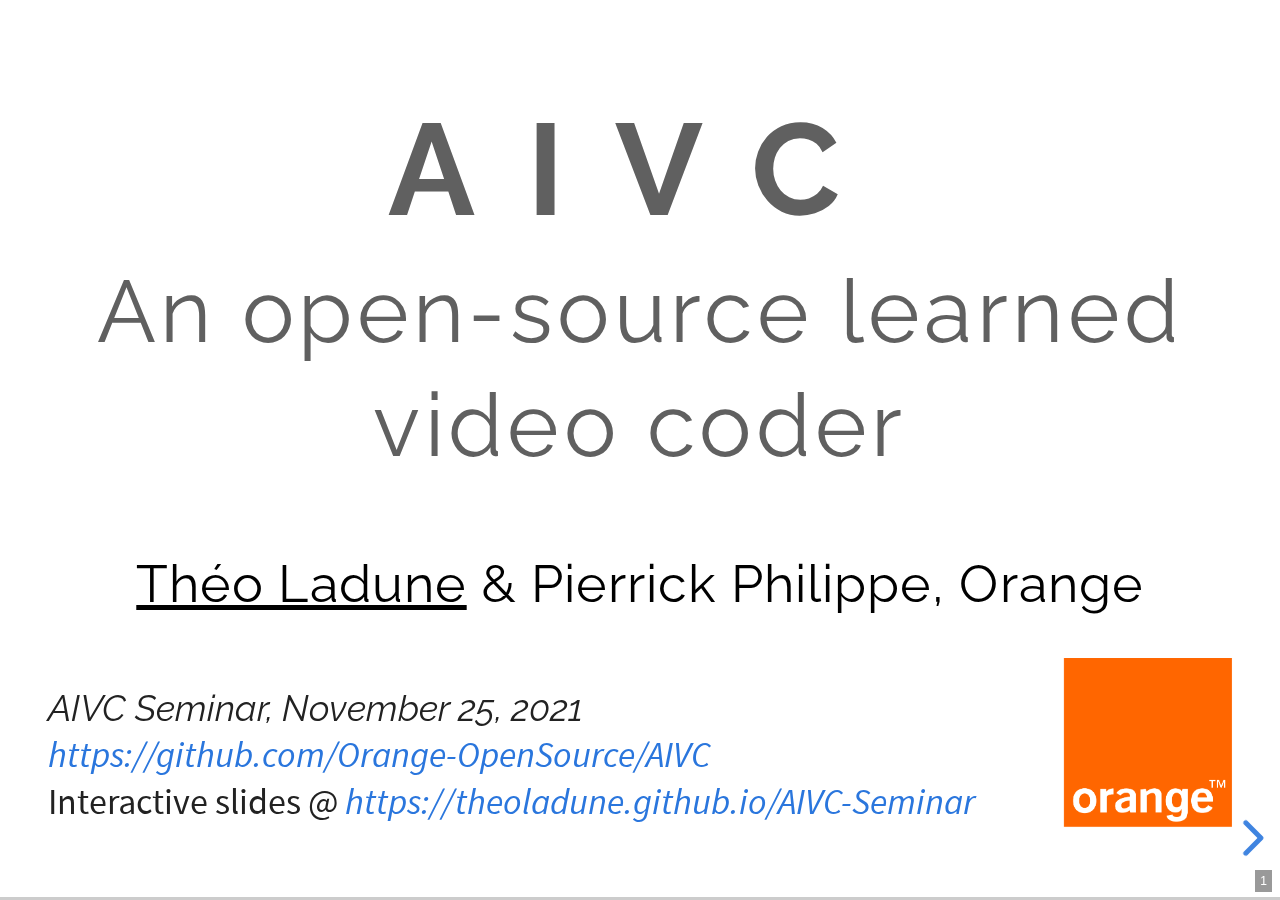
==== commit fbe94eea: "add orange logo and link to interactive slides" ====
--- a/index.html
+++ b/index.html
@@ -30,10 +30,10 @@
 			<div class="slides">
 
                 <section data-auto-animate>
+                    <br/>
                     <div class="maintitle">
                         AIVC
                     </div>
-                    <br/>
                     <div class="subtitle">
                         An open-source learned video coder
                     </div>
@@ -42,13 +42,26 @@
                         <u>Théo Ladune</u> & Pierrick Philippe, Orange
                     </div>
                     <br/>
-                    <div class="date">
-                        AIVC Seminar, November 25, 2021
+
+
+                    <div style="width: 85%; float: left; text-align: left;">
+                        <div class="date">
+                            AIVC Seminar, November 25, 2021
+                        </div>    
+                        <div style="color: blue; font-size: 0.7em;">
+                            <a href="https://github.com/Orange-OpenSource/AIVC" style="font-style:italic">https://github.com/Orange-OpenSource/AIVC</a>
+                        </div>
+                        <div style="font-size: 0.7em;">
+                            Interactive slides @ <span style="color: blue;">
+                            <a href="https://theoladune.github.io/AIVC-Seminar" style="font-style:italic">https://theoladune.github.io/AIVC-Seminar</a></span>
+                        </div>
                     </div>
-                    <br/>
-                    <div style="color: blue;">
-                        <a href="https://github.com/Orange-OpenSource/AIVC" style="font-style:italic">https://github.com/Orange-OpenSource/AIVC</a>
+                    <div style="width: 15%; float: right; margin-top: 0em; padding-top: 0em; transform: translateY(-22%); text-align: right;">
+                            <img src="figures/logo/orange.png" width="100%"></img>
                     </div>
+
+
+
 
                 </section>
 
@@ -145,9 +158,9 @@
                         <section data-transition="none">
                             <pre><code data-trim data-noescape data-line-numbers="1-7|1-4|5-7">
                                 python aivc.py \
-                                    -i raw.yuv \                 # Raw YUV video
+                                    -i raw_HxW.yuv \             # Raw YUV video
                                     --bitstream_out bit.bin \    # Bitstream
-                                    -o decoded.yuv \             # Decoded YUV video
+                                    -o decoded_HxW.yuv \         # Decoded YUV video
                                     --coding_config RA \         # AI, LDP or RA
                                     --intra_period 16 \          # For RA or LDP
                                     --gop_size 16                # For RA only
@@ -160,9 +173,9 @@
                         <section data-transition="none">
                             <pre><code data-trim data-noescape data-line-numbers="7">
                                 python aivc.py \
-                                    -i raw.yuv \                 # Raw YUV video
+                                    -i raw_HxW.yuv \             # Raw YUV video
                                     --bitstream_out bit.bin \    # Bitstream
-                                    -o decoded.yuv \             # Decoded YUV video
+                                    -o decoded_HxW.yuv \         # Decoded YUV video
                                     --coding_config RA \         # AI, LDP or RA
                                     --intra_period 16 \          # For RA or LDP
                                     --gop_size 8                 # For RA only
@@ -174,9 +187,9 @@
                           <section data-transition="none">
                             <pre><code data-trim data-noescape data-line-numbers="6">
                                 python aivc.py \
-                                    -i raw.yuv \                 # Raw YUV video
+                                    -i raw_HxW.yuv \             # Raw YUV video
                                     --bitstream_out bit.bin \    # Bitstream
-                                    -o decoded.yuv \             # Decoded YUV video
+                                    -o decoded_HxW.yuv \         # Decoded YUV video
                                     --coding_config RA \         # AI, LDP or RA
                                     --intra_period 8 \           # For RA or LDP
                                     --gop_size 8                 # For RA only
@@ -188,9 +201,9 @@
                           <section data-transition="none">
                             <pre><code data-trim data-noescape data-line-numbers="5">
                                 python aivc.py \
-                                    -i raw.yuv \                 # Raw YUV video
+                                    -i raw_HxW.yuv \             # Raw YUV video
                                     --bitstream_out bit.bin \    # Bitstream
-                                    -o decoded.yuv \             # Decoded YUV video
+                                    -o decoded_HxW.yuv \         # Decoded YUV video
                                     --coding_config LDP \        # AI, LDP or RA
                                     --intra_period 8             # For RA or LDP
                                     # --gop_size 8               # For RA only
@@ -202,9 +215,9 @@
                           <!-- <section data-transition="none">
                             <pre><code data-trim data-noescape data-line-numbers="6">
                                 python aivc.py \
-                                    -i raw.yuv \                 # Raw YUV video
+                                    -i raw_HxW.yuv \             # Raw YUV video
                                     --bitstream_out bit.bin \    # Bitstream
-                                    -o decoded.yuv \             # Decoded YUV video
+                                    -o decoded_HxW.yuv \         # Decoded YUV video
                                     --coding_config LDP \        # AI, LDP or RA
                                     --intra_period 16            # For RA or LDP
                                     # --gop_size 8               # For RA only
@@ -216,9 +229,9 @@
                           <section data-transition="none">
                             <pre><code data-trim data-noescape data-line-numbers="5">
                                 python aivc.py \
-                                    -i raw.yuv \                 # Raw YUV video
+                                    -i raw_HxW.yuv \             # Raw YUV video
                                     --bitstream_out bit.bin \    # Bitstream
-                                    -o decoded.yuv \             # Decoded YUV video
+                                    -o decoded_HxW.yuv \         # Decoded YUV video
                                     --coding_config AI \         # AI, LDP or RA
                                     # --intra_period 8           # For RA or LDP
                                     # --gop_size 8               # For RA only
@@ -247,9 +260,9 @@
 
                     <pre class="fragment fade-up"><code data-trim data-noescape data-line-numbers="8">
                             python aivc.py \
-                                -i raw.yuv \                 # Raw YUV video
+                                -i raw_HxW.yuv \             # Raw YUV video
                                 --bitstream_out bit.bin \    # Bitstream
-                                -o decoded.yuv \             # Decoded YUV video  
+                                -o decoded_HxW.yuv \         # Decoded YUV video  
                                 --coding_config RA \         # AI, LDP or RA
                                 --intra_period 16 \          # For RA or LDP
                                 --gop_size 16 \              # For RA only
@@ -261,7 +274,7 @@
                     <h3>Competitive performance</h3>
 
                     <section>
-                        <img src="figures/features/performance/rd_performance.pdf" width="760px"></img>
+                        <img src="figures/features/performance/rd_performance.png" width="760px"></img>
                     </section>
 
                     <section style="text-align: left;">
@@ -323,7 +336,6 @@
                 
                     <h3>System overview</h3>
                     <br/>
-
                     <ul>
                         <li>Usual auto-encoder based video coder...</li>
                         <ul class="fragment fade-up">
@@ -331,17 +343,36 @@
                             <li>Temporal prediction through motion compensation</li>
                             <li>Send correction to the prediction</li>
                         </ul> 
-                        <br/>
-                        <li class="fragment fade-up">... With a few particularities</li>
+                    </ul>
+                    <br/>
+
+                    <img src="figures/key_elements/coder-overview-2/Global_diagram.png" style="display: block; margin-left: auto; margin-right: auto; width: 84%;"></img>
+
+                </section>
+
+                    <section data-auto-animate style="text-align: left;">
+                
+                        <h3>System overview</h3>
+                        <br/>
+                        <ul>
+                            <li>Usual auto-encoder based video coder...</li>
+                            <ul>
+                                <li>Estimate and send motion info</li>
+                                <li>Temporal prediction through motion compensation</li>
+                                <li>Send correction to the prediction</li>
+                            </ul> 
+                            <br/>
+                        </ul>
+                        <ul>
+                        <li>... With a few particularities</li>
                         <ul>
                             <li class="fragment fade-up">Decoder-side <span class="ingreen">inference of motion info</span></li>
                             <li class="fragment fade-up"><span class="inred">Enhanced transmission</span> of the prediction correction</li>
                             <li class="fragment fade-up"><span class="inorange">Skip mode</span>: supplementary coding mode</li>
                         </ul> 
-
-
                     </ul>
-                </section>
+
+                    </section>
 
                 <section data-auto-animate>
                     <h3>Decoder-side motion inference</h3>
@@ -421,7 +452,7 @@
                     </section>
 
                     <section>
-                        <img src="figures/key_elements/decoder-side-motion/rd.pdf" width="760px"></img>
+                        <img src="figures/key_elements/decoder-side-motion/rd.png" width="83%"></img>
                         <ul>
                             <li>Particularly efficient for <span class="inred">lower rates</span></li>
                         </ul>
@@ -488,7 +519,7 @@
                         <ul>
                             <li class="fragment fade-up">Copy areas of the prediction <span class="inred">well predicted enough</span></li>
                             <li class="fragment fade-up">Selected by the <span class="ingreen">motion network</span></li>
-                            <!-- <li class="fragment fade-up">Offer better <span class="inorange">content adaptation</span></li> -->
+                            <li class="fragment fade-up">Offer better <span class="inorange">content adaptation</span>: -10% rate</li>
                         </ul>
                     </ul>    
                     </section>
@@ -518,7 +549,7 @@
                         <section data-transition="none">
                             <video data-autoplay loop=true src="videos/key-elements/skip-mode/raw_and_vprev_and_vnext_even_pad.mp4" width="93%" style="float: left;"> </video>
                             <div style="width: 93%;">
-                                <span style="text-align: left; font-size: 0.9em; margin-left: -8px;">Frame to code&emsp;&emsp;&emsp;Motion info&emsp;&emsp;&emsp;Motion info</span>                        
+                                <span style="text-align: left; font-size: 0.9em; margin-left: 19px;">Frame to code&emsp;&emsp;&emsp;Motion info&emsp;&emsp;&emsp;Motion info 2</span>                        
                             </div>
                         </section>
     
@@ -574,13 +605,12 @@
 
                 <section data-auto-animate>
                     <h3>Conclusion</h3>
-                    <br/>
                     <ul style="text-align: left;">
                         <li>The proposed codec is</li>
-                        <ul>
-                            <li class="fragment fade-up">Built only with <span class="inred">neural networks</span></li>
-                            <li class="fragment fade-up">Able to achieve the usual <span class="ingreen">coding configurations </span></li>
-                            <li class="fragment fade-up"><span class="inorange">competitive </span> with HEVC</li>
+                        <ul class="fragment fade-up">
+                            <li>Built only with <span class="inred">neural networks</span></li>
+                            <li>Able to achieve the usual <span class="ingreen">coding configurations </span></li>
+                            <li ><span class="inorange">competitive </span> with HEVC</li>
                         </ul>
                         <br/>
                         <li class="fragment fade-up">Feel free to try it!
@@ -593,7 +623,18 @@
                             </li>
                         </ul>
                         </li>
-
+                        <br/>
+                        <li class="fragment fade-up">More info in my thesis manuscript
+                            <ul>
+                                <li>
+                                    <span style="color: blue;">
+                                        <a href="https://theoladune.github.io" style="font-style:italic">https://theoladune.github.io</a>
+                                    </span>
+                
+                                </li>
+                            </ul>
+                            </li>
+    
                     </ul>
 
                 </section>
